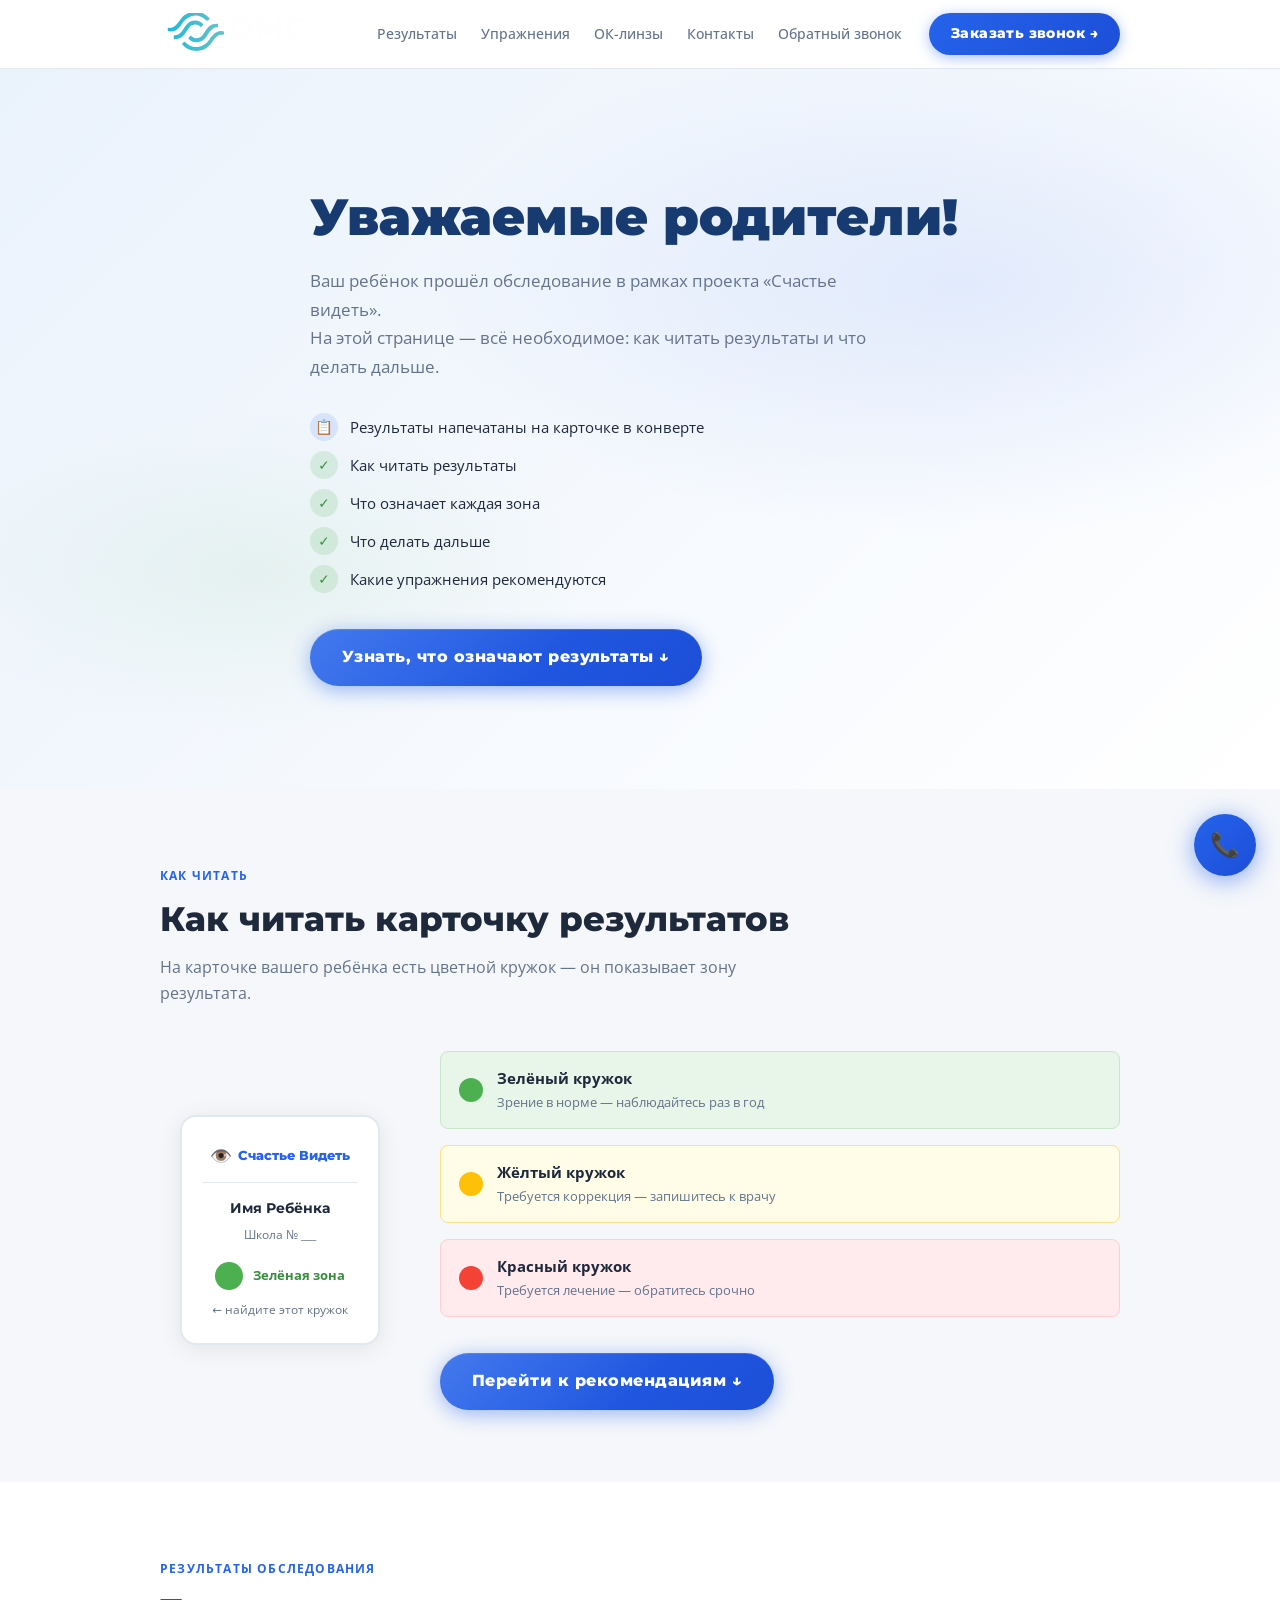
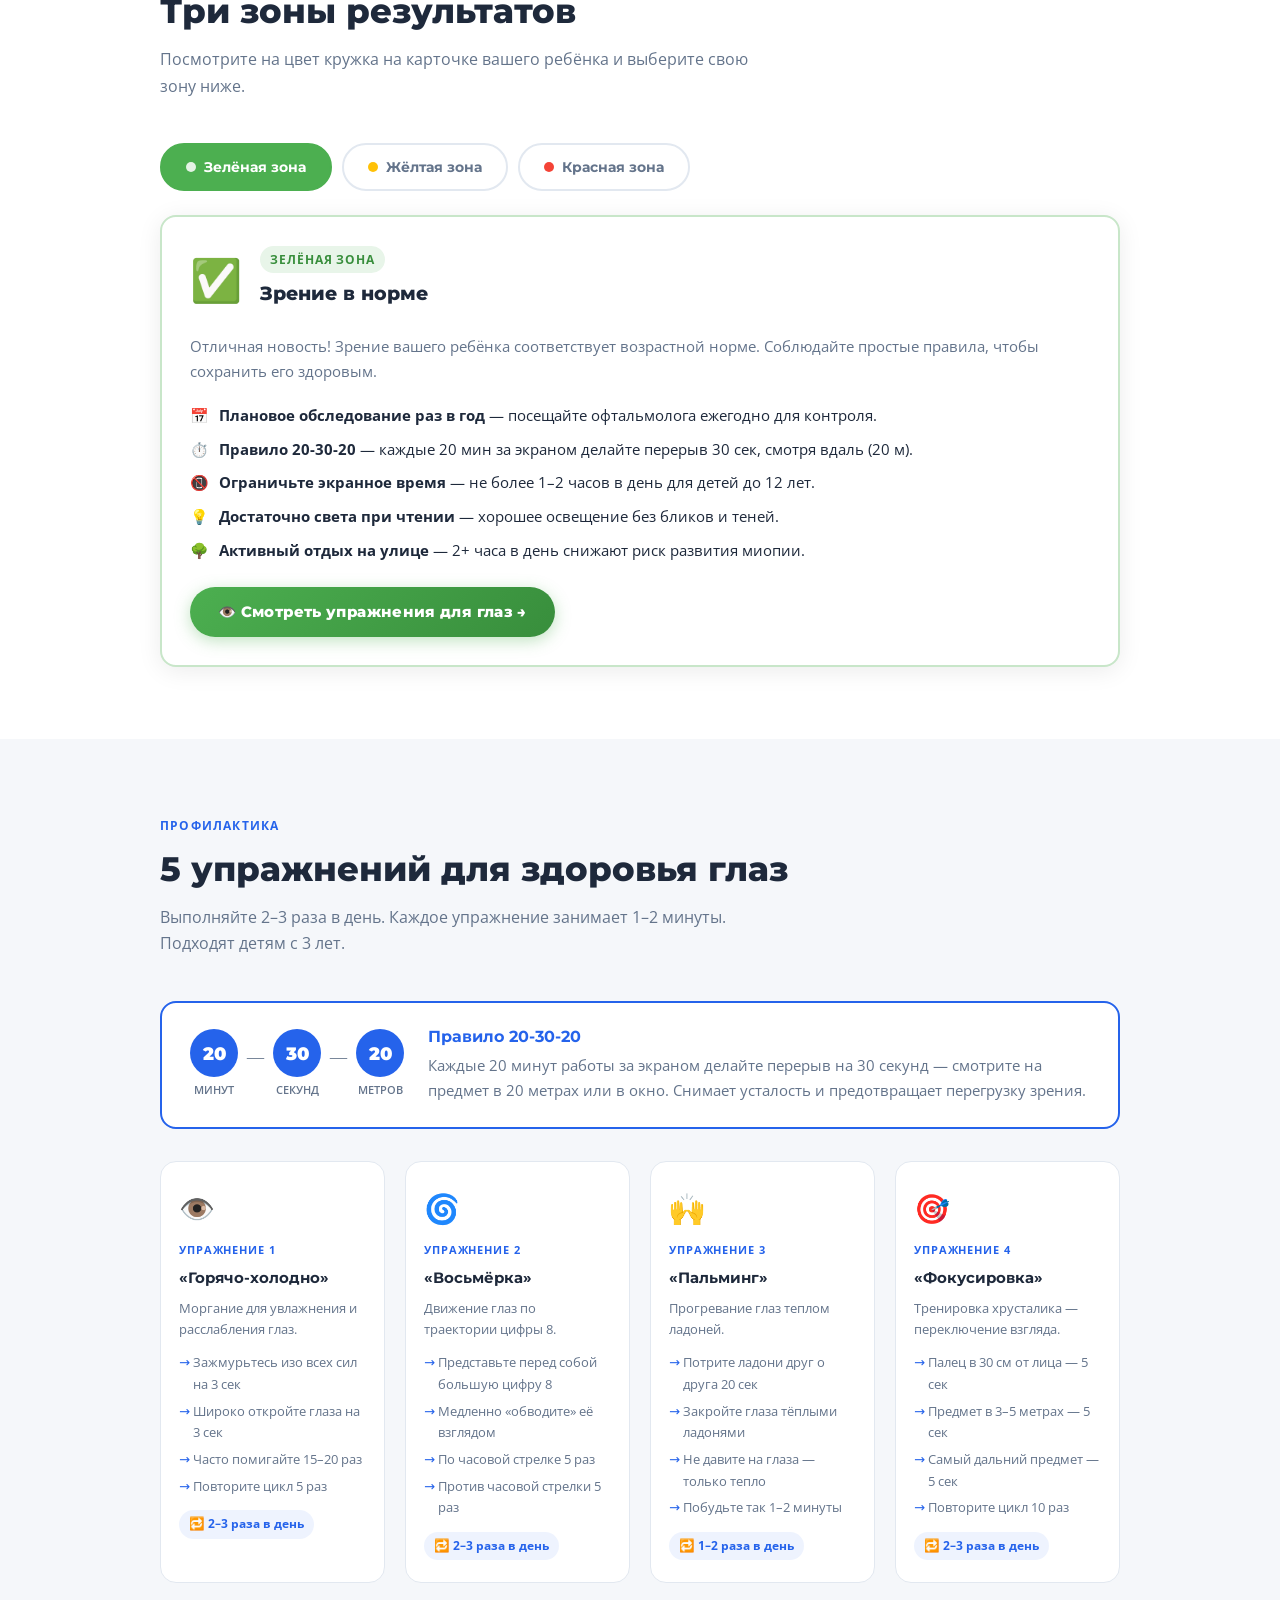
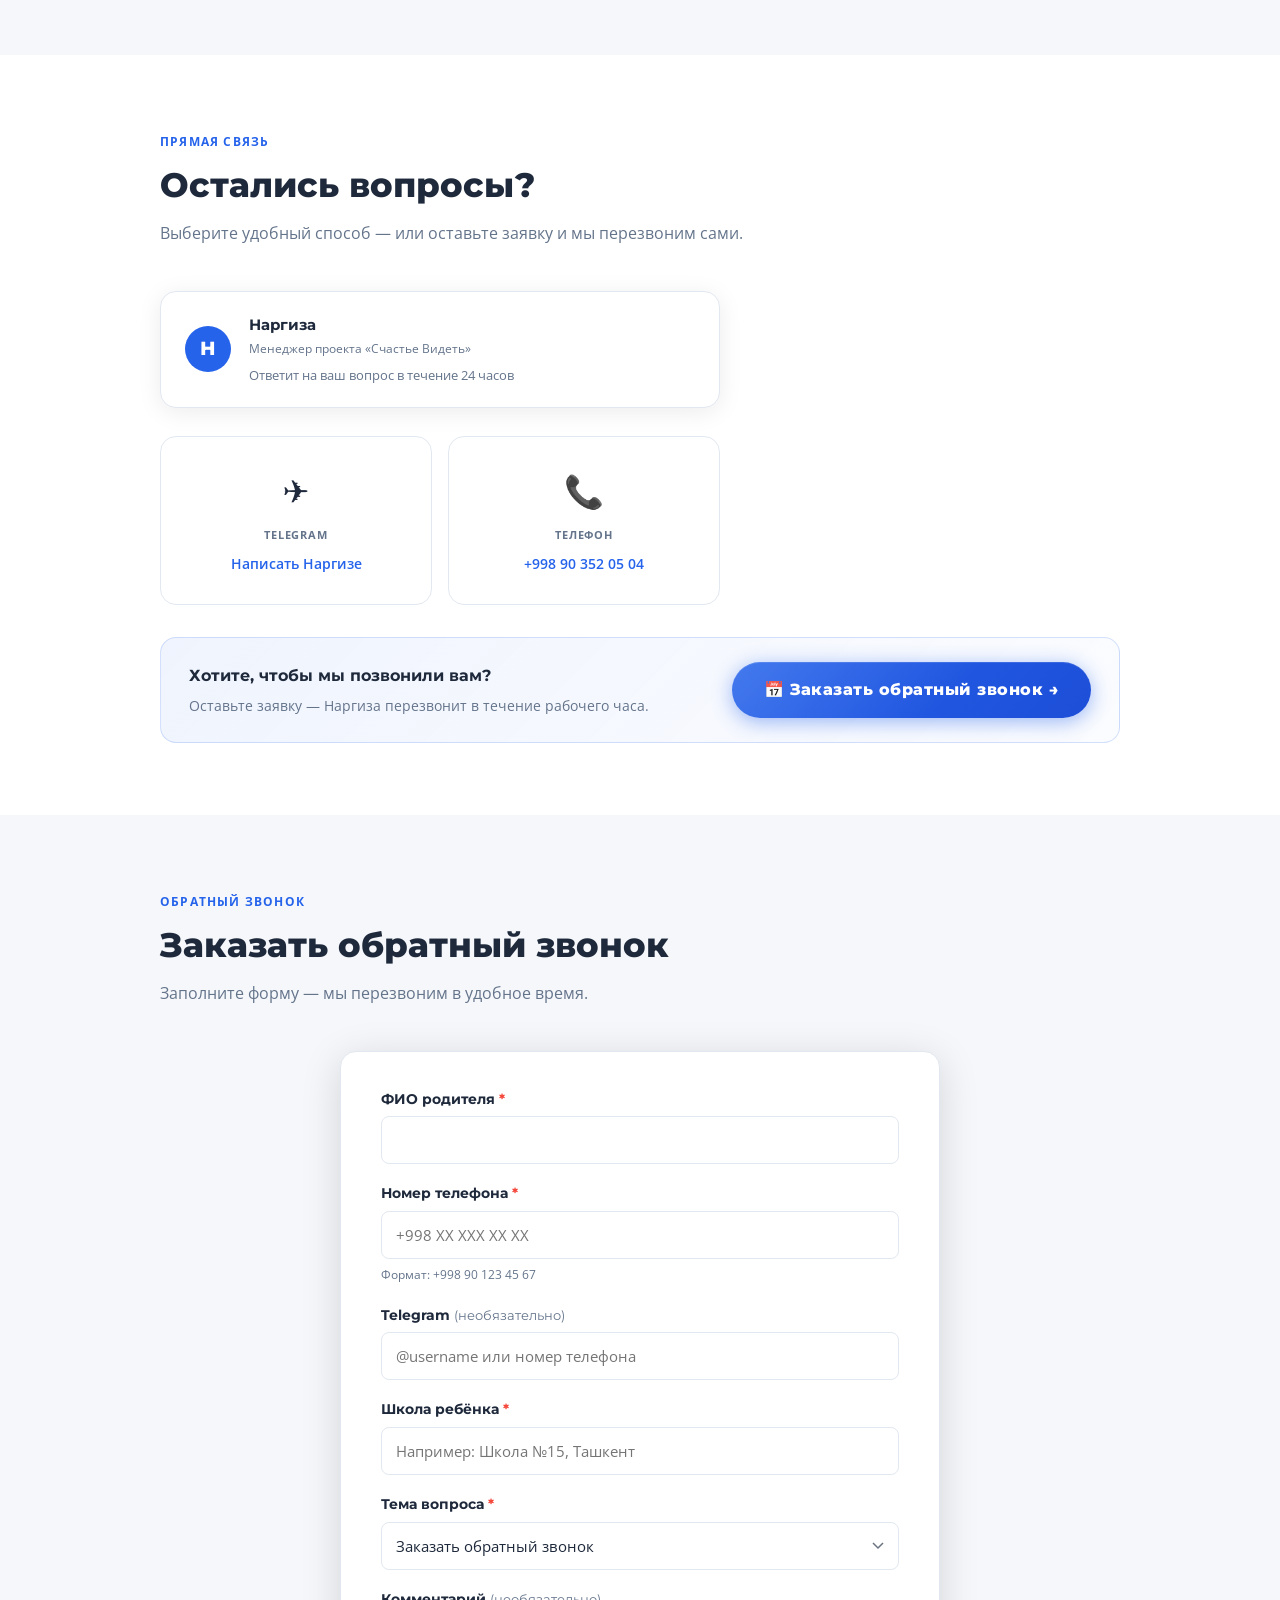
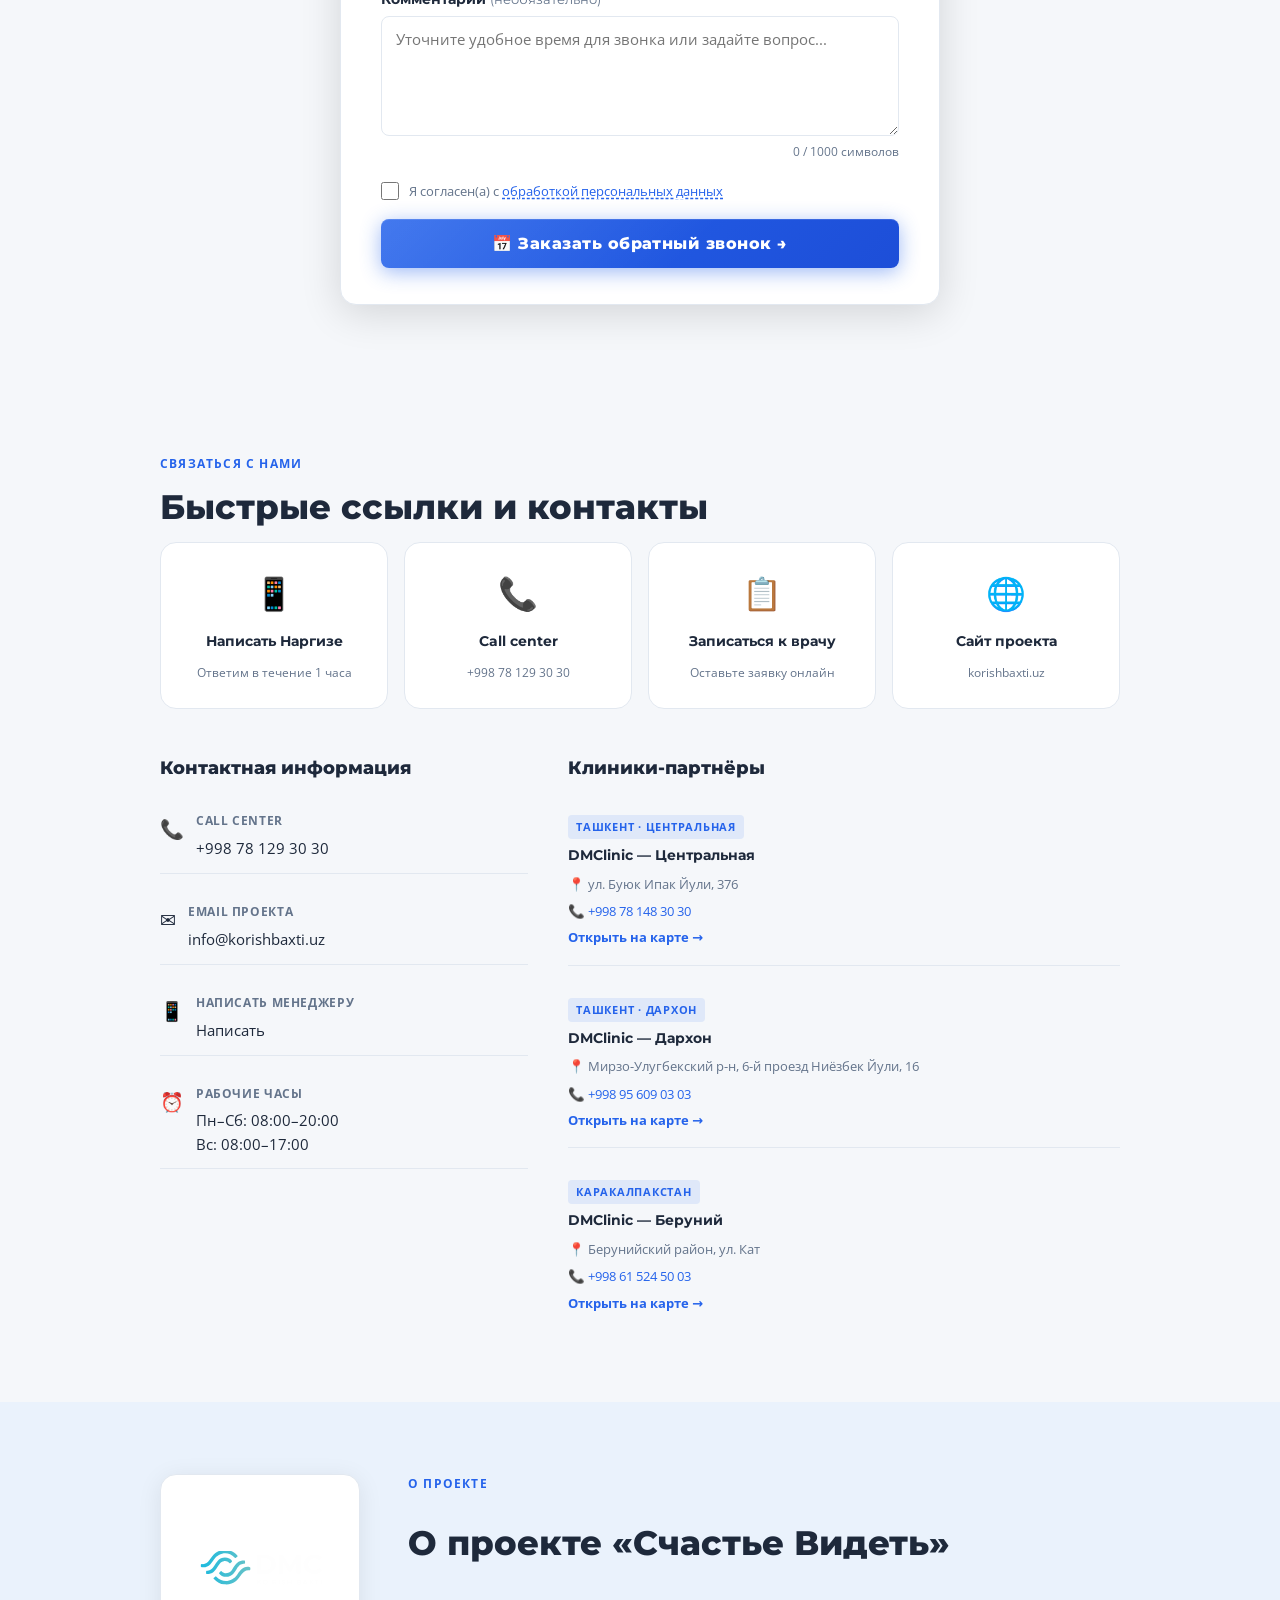
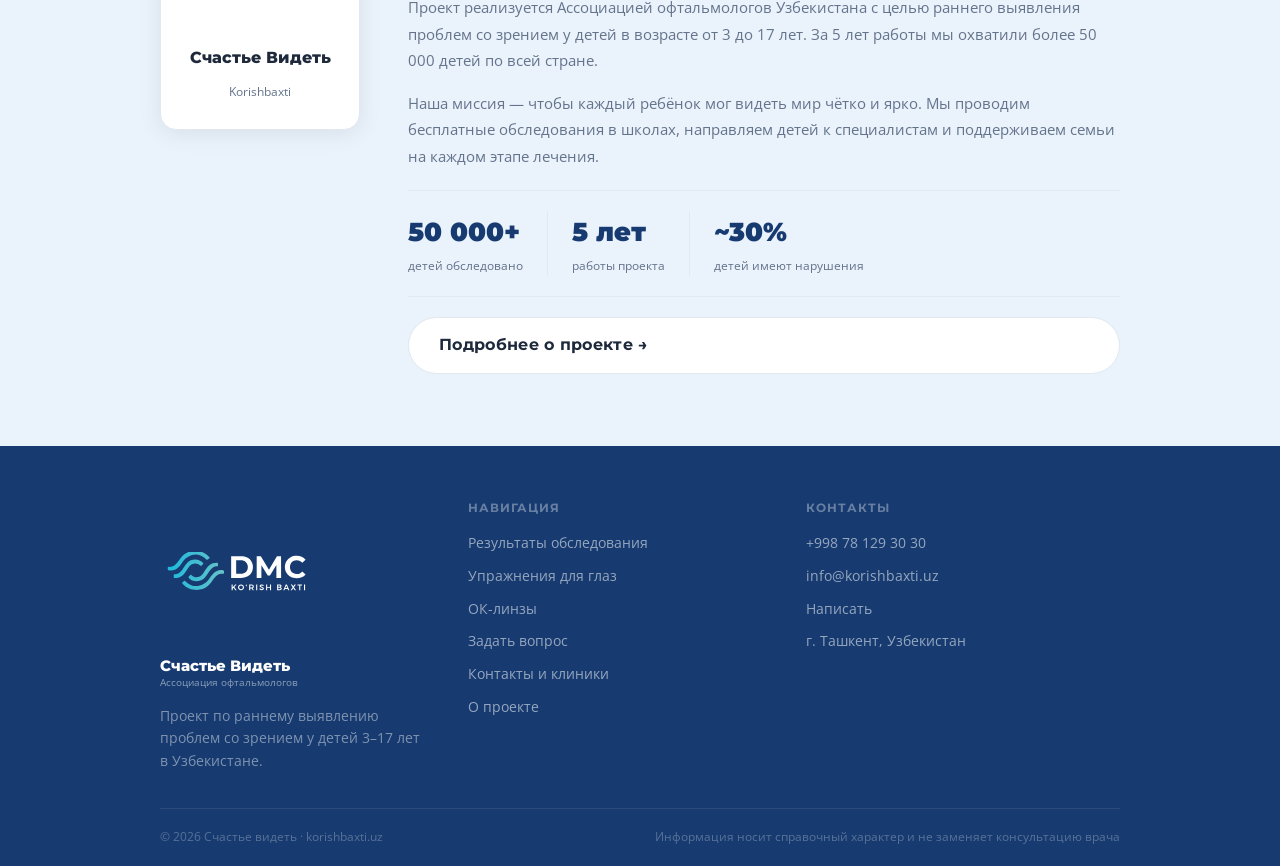
==== index.html @ ab5745f9 "initial" ====
﻿<!DOCTYPE html>
<html lang="ru">
<head>
  <meta charset="UTF-8" />
  <meta name="viewport" content="width=device-width, initial-scale=1.0" />
  <title>Результаты обследования зрения — Проект «Счастье видеть»</title>
  <meta name="description" content="Узнайте результаты обследования зрения вашего ребёнка и получите рекомендации офтальмолога" />
  <meta name="theme-color" content="#FFFFFF" />
  <meta property="og:title" content="Результаты обследования зрения — Проект «Счастье видеть»" />
  <meta property="og:description" content="Узнайте результаты обследования зрения вашего ребёнка и получите рекомендации офтальмолога" />
  <meta property="og:type" content="website" />
  <!-- GA4: замените G-XXXXXXXXXX на ваш реальный Measurement ID -->
  <script async src="https://www.googletagmanager.com/gtag/js?id=G-XXXXXXXXXX"></script>
  <script>
    window.dataLayer = window.dataLayer || [];
    function gtag(){dataLayer.push(arguments);}
    gtag('js', new Date());
    gtag('config', 'G-XXXXXXXXXX');
  </script>
  <link rel="preconnect" href="https://fonts.googleapis.com" />
  <link rel="preconnect" href="https://fonts.gstatic.com" crossorigin />
  <link href="https://fonts.googleapis.com/css2?family=Montserrat:wght@400;500;600;700;800;900&family=Open+Sans:wght@400;500;600&display=swap" rel="stylesheet" />
  <link rel="stylesheet" href="styles.css" />
</head>
<body>

<!-- HEADER -->
<header class="site-header" id="siteHeader">
  <div class="header-inner">
    <a href="#top" class="logo">
      <div class="logo-mark">
        <img src="images/logo-no-bg.svg" alt="Счастье Видеть" />
      </div>
    </a>
    <nav class="header-nav">
      <a href="#zones">Результаты</a>
      <a href="#exercises">Упражнения</a>
      <a href="ok-linzy.html">ОК-линзы</a>
      <a href="#contact-info">Контакты</a>
      <a href="#contact">Обратный звонок</a>
    </nav>
    <a href="#contact" class="btn btn-header desktop-only" data-ga="header_cta">Заказать звонок →</a>
    <button class="burger" id="burger" aria-label="Меню" onclick="toggleMobileNav()">
      <span></span><span></span><span></span>
    </button>
  </div>
  <div class="mobile-nav" id="mobileNav">
    <a href="#zones" onclick="closeMobileNav()">Результаты</a>
    <a href="#exercises" onclick="closeMobileNav()">Упражнения</a>
    <a href="ok-linzy.html" onclick="closeMobileNav()">ОК-линзы</a>
    <a href="#contact-info" onclick="closeMobileNav()">Контакты</a>
    <a href="#contacts" onclick="closeMobileNav()">Клиники</a>
    <a href="#contact" class="btn btn-header" onclick="closeMobileNav()">📅 Заказать обратный звонок</a>
  </div>
</header>

<!-- HERO -->
<section class="hero" id="top">
  <div class="hero-bg-glow"></div>
  <div class="hero-inner">
    <h1 class="hero-title">
      Уважаемые родители!
    </h1>
    <p class="hero-desc">
      Ваш ребёнок прошёл обследование в рамках проекта «Счастье видеть».<br>
      На этой странице — всё необходимое: как читать результаты и что делать дальше.
    </p>
    <div class="hero-checklist">
      <div class="hcl-item">
        <span class="hcl-icon hcl-icon--card">📋</span>
        <span>Результаты напечатаны на карточке в конверте</span>
      </div>
      <div class="hcl-item">
        <span class="hcl-icon hcl-icon--check">✓</span>
        <span>Как читать результаты</span>
      </div>
      <div class="hcl-item">
        <span class="hcl-icon hcl-icon--check">✓</span>
        <span>Что означает каждая зона</span>
      </div>
      <div class="hcl-item">
        <span class="hcl-icon hcl-icon--check">✓</span>
        <span>Что делать дальше</span>
      </div>
      <div class="hcl-item">
        <span class="hcl-icon hcl-icon--check">✓</span>
        <span>Какие упражнения рекомендуются</span>
      </div>
    </div>
    <div class="hero-actions">
      <a href="#zones" class="btn btn-accent" data-ga="hero_cta">Узнать, что означают результаты ↓</a>
    </div>
  </div>
</section>

<!-- КАК ЧИТАТЬ КАРТОЧКУ -->
<section class="section section--light" id="how-to-read">
  <div class="container">
    <div class="section-label">Как читать</div>
    <h2 class="section-heading">Как читать карточку результатов</h2>
    <p class="section-sub">На карточке вашего ребёнка есть цветной кружок — он показывает зону результата.</p>
    <div class="card-guide">
      <div class="card-mock-wrap">
        <div class="card-mock">
          <div class="cm-top">
            <span class="cm-logo-ico">👁️</span>
            <span class="cm-logo-txt">Счастье Видеть</span>
          </div>
          <div class="cm-divider"></div>
          <div class="cm-child-name">Имя Ребёнка</div>
          <div class="cm-school">Школа № ___</div>
          <div class="cm-result-row">
            <div class="cm-dot-demo"></div>
            <span class="cm-zone-text">Зелёная зона</span>
          </div>
          <div class="cm-hint-arrow">← найдите этот кружок</div>
        </div>
      </div>
      <div class="card-zones-legend">
        <div class="czl-item czl-green">
          <div class="czl-dot"></div>
          <div class="czl-info">
            <strong>Зелёный кружок</strong>
            <span>Зрение в норме — наблюдайтесь раз в год</span>
          </div>
        </div>
        <div class="czl-item czl-yellow">
          <div class="czl-dot"></div>
          <div class="czl-info">
            <strong>Жёлтый кружок</strong>
            <span>Требуется коррекция — запишитесь к врачу</span>
          </div>
        </div>
        <div class="czl-item czl-red">
          <div class="czl-dot"></div>
          <div class="czl-info">
            <strong>Красный кружок</strong>
            <span>Требуется лечение — обратитесь срочно</span>
          </div>
        </div>
        <div style="margin-top:20px;">
          <a href="#zones" class="btn btn-accent" data-ga="how_read_cta">Перейти к рекомендациям ↓</a>
        </div>
      </div>
    </div>
  </div>
</section>

<!-- ТРИ ЗОНЫ -->
<section class="section" id="zones">
  <div class="container">
    <div class="section-label">Результаты обследования</div>
    <h2 class="section-heading">Три зоны результатов</h2>
    <p class="section-sub">Посмотрите на цвет кружка на карточке вашего ребёнка и выберите свою зону ниже.</p>

    <div class="zones-tabs" role="tablist">
      <button class="zone-tab zone-tab--green active" id="tab-green" role="tab" aria-selected="true" aria-controls="panel-green" onclick="switchZone('green')">
        <span class="zone-tab-dot dot-green"></span> Зелёная зона
      </button>
      <button class="zone-tab zone-tab--yellow" id="tab-yellow" role="tab" aria-selected="false" aria-controls="panel-yellow" onclick="switchZone('yellow')">
        <span class="zone-tab-dot dot-yellow"></span> Жёлтая зона
      </button>
      <button class="zone-tab zone-tab--red" id="tab-red" role="tab" aria-selected="false" aria-controls="panel-red" onclick="switchZone('red')">
        <span class="zone-tab-dot dot-red"></span> Красная зона
      </button>
    </div>

    <div class="zone-panel active" id="panel-green" role="tabpanel" aria-labelledby="tab-green">
      <div class="zone-card zone-card--green">
        <div class="zone-card-hdr">
          <div class="zone-emoji">✅</div>
          <div>
            <div class="zone-tag-label">Зелёная зона</div>
            <h3 class="zone-card-title">Зрение в норме</h3>
          </div>
        </div>
        <div class="zone-card-body">
          <p class="zone-card-desc">Отличная новость! Зрение вашего ребёнка соответствует возрастной норме. Соблюдайте простые правила, чтобы сохранить его здоровым.</p>
          <ul class="zone-list">
            <li><span>📅</span><span><strong>Плановое обследование раз в год</strong> — посещайте офтальмолога ежегодно для контроля.</span></li>
            <li><span>⏱️</span><span><strong>Правило 20-30-20</strong> — каждые 20 мин за экраном делайте перерыв 30 сек, смотря вдаль (20 м).</span></li>
            <li><span>📵</span><span><strong>Ограничьте экранное время</strong> — не более 1–2 часов в день для детей до 12 лет.</span></li>
            <li><span>💡</span><span><strong>Достаточно света при чтении</strong> — хорошее освещение без бликов и теней.</span></li>
            <li><span>🌳</span><span><strong>Активный отдых на улице</strong> — 2+ часа в день снижают риск развития миопии.</span></li>
          </ul>
          <a href="#exercises" class="btn btn-zone-green" data-ga="green_exercises">👁️ Смотреть упражнения для глаз →</a>
        </div>
      </div>
    </div>

    <div class="zone-panel" id="panel-yellow" role="tabpanel" aria-labelledby="tab-yellow">
      <div class="zone-card zone-card--yellow">
        <div class="zone-card-hdr">
          <div class="zone-emoji">⚠️</div>
          <div>
            <div class="zone-tag-label">Жёлтая зона</div>
            <h3 class="zone-card-title">Требуется коррекция</h3>
          </div>
        </div>
        <div class="zone-card-body">
          <div class="zone-alert zone-alert--yellow">⚡ СРОЧНО: Запишитесь к офтальмологу в течение 2–4 недель</div>
          <p class="zone-card-desc">Выявлены признаки нарушения зрения, которые требуют коррекции. При своевременном обращении это хорошо поддаётся лечению.</p>
          <ul class="zone-list">
            <li><span>🗓️</span><span><strong>Запишитесь на полное обследование</strong> — офтальмолог проверит остроту зрения и подберёт коррекцию.</span></li>
            <li><span>👓</span><span><strong>Подбор очков или линз</strong> — правильная коррекция улучшает качество жизни ребёнка.</span></li>
            <li><span>🔄</span><span><strong>Контроль каждые 6 месяцев</strong> — детское зрение меняется быстро, нужен регулярный контроль.</span></li>
            <li><span>📋</span><span><strong>Уточните льготные программы</strong> — спросите нас о программах поддержки для детей.</span></li>
          </ul>
          <div class="zone-btns">
            <a href="#contacts" class="btn btn-zone-red" data-ga="yellow_appointment">🗓️ Записаться к врачу →</a>
            <a href="#exercises" class="btn btn-zone-outline" data-ga="yellow_exercises">👁️ Упражнения</a>
          </div>
        </div>
      </div>
    </div>

    <div class="zone-panel" id="panel-red" role="tabpanel" aria-labelledby="tab-red">
      <div class="zone-card zone-card--red">
        <div class="zone-card-hdr">
          <div class="zone-emoji">🚨</div>
          <div>
            <div class="zone-tag-label">Красная зона</div>
            <h3 class="zone-card-title">Требуется лечение</h3>
          </div>
        </div>
        <div class="zone-card-body">
          <div class="zone-alert zone-alert--red">🚨 СРОЧНО: Обратитесь к офтальмологу в течение 3–7 дней</div>
          <p class="zone-card-desc">Результаты указывают на серьёзное нарушение зрения, требующее немедленного внимания. Ранняя помощь значительно улучшает прогноз.</p>
          <ul class="zone-list">
            <li><span>🏥</span><span><strong>Экстренная консультация</strong> — не позднее 3–7 дней с момента получения результатов.</span></li>
            <li><span>🔬</span><span><strong>Расширенная диагностика</strong> — биомикроскопия, офтальмоскопия, измерение ВГД.</span></li>
            <li><span>💊</span><span><strong>Программы лечения</strong> — врач расскажет о доступных терапевтических и аппаратных методах.</span></li>
            <li><span>📞</span><span><strong>Экстренная линия проекта</strong> — звоните прямо сейчас, поможем записаться срочно.</span></li>
          </ul>
          <div class="zone-btns">
            <a href="tel:+998781293030" class="btn btn-zone-red" data-ga="red_call">🚨 Позвонить сейчас →</a>
            <a href="#contact" class="btn btn-zone-outline" data-ga="red_form">📋 Записаться онлайн</a>
          </div>
        </div>
      </div>
    </div>
  </div>
</section>

<!-- УПРАЖНЕНИЯ -->
<section class="section section--light" id="exercises">
  <div class="container">
    <div class="section-label">Профилактика</div>
    <h2 class="section-heading">5 упражнений для здоровья глаз</h2>
    <p class="section-sub">Выполняйте 2–3 раза в день. Каждое упражнение занимает 1–2 минуты. Подходят детям с 3 лет.</p>

    <div class="rule-card">
      <div class="rule-nums">
        <div class="rule-num-item">
          <div class="rni-num">20</div>
          <div class="rni-lbl">минут</div>
        </div>
        <div class="rule-sep">—</div>
        <div class="rule-num-item">
          <div class="rni-num">30</div>
          <div class="rni-lbl">секунд</div>
        </div>
        <div class="rule-sep">—</div>
        <div class="rule-num-item">
          <div class="rni-num">20</div>
          <div class="rni-lbl">метров</div>
        </div>
      </div>
      <div class="rule-body">
        <h3 class="rule-title">Правило 20-30-20</h3>
        <p>Каждые 20 минут работы за экраном делайте перерыв на 30 секунд — смотрите на предмет в 20 метрах или в окно. Снимает усталость и предотвращает перегрузку зрения.</p>
      </div>
    </div>

    <div class="exercises-grid">
      <div class="ex-card">
        <div class="ex-icon">👁️</div>
        <div class="ex-num">Упражнение 1</div>
        <div class="ex-name">«Горячо-холодно»</div>
        <p class="ex-desc">Моргание для увлажнения и расслабления глаз.</p>
        <ol class="ex-steps">
          <li>Зажмурьтесь изо всех сил на 3 сек</li>
          <li>Широко откройте глаза на 3 сек</li>
          <li>Часто помигайте 15–20 раз</li>
          <li>Повторите цикл 5 раз</li>
        </ol>
        <div class="ex-freq">🔁 2–3 раза в день</div>
      </div>
      <div class="ex-card">
        <div class="ex-icon">🌀</div>
        <div class="ex-num">Упражнение 2</div>
        <div class="ex-name">«Восьмёрка»</div>
        <p class="ex-desc">Движение глаз по траектории цифры 8.</p>
        <ol class="ex-steps">
          <li>Представьте перед собой большую цифру 8</li>
          <li>Медленно «обводите» её взглядом</li>
          <li>По часовой стрелке 5 раз</li>
          <li>Против часовой стрелки 5 раз</li>
        </ol>
        <div class="ex-freq">🔁 2–3 раза в день</div>
      </div>
      <div class="ex-card">
        <div class="ex-icon">🙌</div>
        <div class="ex-num">Упражнение 3</div>
        <div class="ex-name">«Пальминг»</div>
        <p class="ex-desc">Прогревание глаз теплом ладоней.</p>
        <ol class="ex-steps">
          <li>Потрите ладони друг о друга 20 сек</li>
          <li>Закройте глаза тёплыми ладонями</li>
          <li>Не давите на глаза — только тепло</li>
          <li>Побудьте так 1–2 минуты</li>
        </ol>
        <div class="ex-freq">🔁 1–2 раза в день</div>
      </div>
      <div class="ex-card">
        <div class="ex-icon">🎯</div>
        <div class="ex-num">Упражнение 4</div>
        <div class="ex-name">«Фокусировка»</div>
        <p class="ex-desc">Тренировка хрусталика — переключение взгляда.</p>
        <ol class="ex-steps">
          <li>Палец в 30 см от лица — 5 сек</li>
          <li>Предмет в 3–5 метрах — 5 сек</li>
          <li>Самый дальний предмет — 5 сек</li>
          <li>Повторите цикл 10 раз</li>
        </ol>
        <div class="ex-freq">🔁 2–3 раза в день</div>
      </div>
    </div>
  </div>
</section>

<!-- ПРЯМАЯ СВЯЗЬ -->
<section class="section" id="contact-info">
  <div class="container">
    <div class="section-label">Прямая связь</div>
    <h2 class="section-heading">Остались вопросы?</h2>
    <p class="section-sub">Выберите удобный способ — или оставьте заявку и мы перезвоним сами.</p>

    <div class="contact-person-banner">
      <div class="cp-avatar">Н</div>
      <div class="cpb-body">
        <div class="cp-name">Наргиза</div>
        <div class="cp-role">Менеджер проекта «Счастье Видеть»</div>
        <div class="cpb-response">Ответит на ваш вопрос в течение 24 часов</div>
      </div>
    </div>

    <div class="contact-methods">
      <a href="https://t.me/dmcNargiza" target="_blank" rel="noopener" class="contact-method-card" data-ga="info_telegram">
        <div class="cmc-icon">✈️</div>
        <div class="cmc-label">Telegram</div>
        <div class="cmc-val">Написать Наргизе</div>
      </a>
<a href="tel:+998903520504" class="contact-method-card" data-ga="info_phone">
        <div class="cmc-icon">📞</div>
        <div class="cmc-label">Телефон</div>
        <div class="cmc-val">+998 90 352 05 04</div>
      </a>
    </div>

    <div class="contact-form-cta-wrap">
      <div class="cfcw-text">
        <strong>Хотите, чтобы мы позвонили вам?</strong>
        <span>Оставьте заявку — Наргиза перезвонит в течение рабочего часа.</span>
      </div>
      <a href="#contact" class="btn btn-accent" data-ga="info_to_form">📅 Заказать обратный звонок →</a>
    </div>
  </div>
</section>

<!-- ФОРМА ОБРАТНОГО ЗВОНКА -->
<section class="section section--light" id="contact">
  <div class="container">
    <div class="section-label">Обратный звонок</div>
    <h2 class="section-heading">Заказать обратный звонок</h2>
    <p class="section-sub">Заполните форму — мы перезвоним в удобное время.</p>

    <div class="callback-form-wrap">
      <div id="form-content">
        <form id="callbackForm" onsubmit="submitFeedbackForm(event)" novalidate>

          <div class="form-row">
            <label class="form-label" for="fullname">ФИО родителя <span class="req">*</span></label>
            <input class="form-input" type="text" id="fullname" name="fullname" required autocomplete="name" />
          </div>
          <div class="form-row">
            <label class="form-label" for="phone">Номер телефона <span class="req">*</span></label>
            <input class="form-input" type="tel" id="phone" name="phone" placeholder="+998 XX XXX XX XX" required autocomplete="tel" oninput="formatPhoneInput(this)" />
            <span class="form-hint">Формат: +998 90 123 45 67</span>
          </div>
          <div class="form-row">
            <label class="form-label" for="telegram">Telegram <span class="opt">(необязательно)</span></label>
            <input class="form-input" type="text" id="telegram" name="telegram" placeholder="@username или номер телефона" autocomplete="off" />
          </div>
          <div class="form-row">
            <label class="form-label" for="school">Школа ребёнка <span class="req">*</span></label>
            <input class="form-input" type="text" id="school" name="school" placeholder="Например: Школа №15, Ташкент" required />
          </div>
          <div class="form-row">
            <label class="form-label" for="topic">Тема вопроса <span class="req">*</span></label>
            <select class="form-input form-select" id="topic" name="topic" required>
              <option value="callback" selected>Заказать обратный звонок</option>
              <option value="results">Результаты ребёнка</option>
              <option value="glasses">Как правильно подобрать очки</option>
              <option value="appointment">Запись к врачу</option>
              <option value="support">Программы поддержки</option>
              <option value="other">Другое</option>
            </select>
          </div>
          <div class="form-row">
            <label class="form-label" for="message">Комментарий <span class="opt">(необязательно)</span></label>
            <textarea class="form-input form-textarea" id="message" name="message" placeholder="Уточните удобное время для звонка или задайте вопрос..." maxlength="1000" oninput="updateCharCount(this)"></textarea>
            <span class="form-counter"><span id="charCount">0</span> / 1000 символов</span>
          </div>
          <div class="form-row form-consent-row">
            <label class="consent-label">
              <input type="checkbox" id="consent" name="consent" required />
              <span>Я согласен(а) с <button type="button" class="consent-link" onclick="openPrivacyModal()">обработкой персональных данных</button></span>
            </label>
          </div>
          <button type="submit" class="btn btn-accent btn-block" data-ga="form_submit">📅 Заказать обратный звонок →</button>
        </form>
      </div>
      <div class="form-success" id="formSuccess">
        <div class="fs-icon">✅</div>
        <h3>Заявка принята!</h3>
        <p>Наргиза перезвонит вам в течение рабочего часа.</p>
        <div class="fs-links">
          <a href="https://t.me/dmcNargiza" target="_blank" rel="noopener" class="cql-btn">✈️ Написать</a>
          <a href="mailto:schastyevidet@gmail.com" class="cql-btn">✉️ Email</a>
        </div>
      </div>
    </div>
  </div>
</section>

<!-- КОНТАКТЫ -->
<section class="section section--light" id="contacts">
  <div class="container">
    <div class="section-label">Связаться с нами</div>
    <h2 class="section-heading">Быстрые ссылки и контакты</h2>

    <div class="quick-links-grid">
      <a href="https://t.me/dmcNargiza" target="_blank" rel="noopener" class="quick-link-card" data-ga="quick_telegram">
        <div class="qlc-icon">📱</div>
        <div class="qlc-title">Написать Наргизе</div>
        <div class="qlc-sub">Ответим в течение 1 часа</div>
      </a>
      <a href="tel:+998781293030" class="quick-link-card" data-ga="quick_call">
        <div class="qlc-icon">📞</div>
        <div class="qlc-title">Call center</div>
        <div class="qlc-sub">+998 78 129 30 30</div>
      </a>
      <a href="#contact" class="quick-link-card" data-ga="quick_form">
        <div class="qlc-icon">📋</div>
        <div class="qlc-title">Записаться к врачу</div>
        <div class="qlc-sub">Оставьте заявку онлайн</div>
      </a>
      <a href="https://korishbaxti.uz" target="_blank" rel="noopener" class="quick-link-card" data-ga="quick_site">
        <div class="qlc-icon">🌐</div>
        <div class="qlc-title">Сайт проекта</div>
        <div class="qlc-sub">korishbaxti.uz</div>
      </a>
    </div>

    <div class="contacts-detail-grid">
      <div class="contacts-col">
        <h3 class="contacts-col-title">Контактная информация</h3>
        <div class="cdi-row">
          <span class="cdi-ico">📞</span>
          <div><div class="cdi-label">Call center</div><a href="tel:+998781293030" class="cdi-val">+998 78 129 30 30</a></div>
        </div>
        <div class="cdi-row">
          <span class="cdi-ico">✉️</span>
          <div><div class="cdi-label">Email проекта</div><a href="mailto:info@korishbaxti.uz" class="cdi-val">info@korishbaxti.uz</a></div>
        </div>
        <div class="cdi-row">
          <span class="cdi-ico">📱</span>
          <div><div class="cdi-label">Написать менеджеру</div><a href="https://t.me/dmcNargiza" target="_blank" rel="noopener" class="cdi-val">Написать</a></div>
        </div>
        <div class="cdi-row">
          <span class="cdi-ico">⏰</span>
          <div><div class="cdi-label">Рабочие часы</div><div class="cdi-val">Пн–Сб: 08:00–20:00<br>Вс: 08:00–17:00</div></div>
        </div>
      </div>
      <div class="contacts-col">
        <h3 class="contacts-col-title">Клиники-партнёры</h3>
        <div class="clinic-item-sm">
          <div class="cis-badge">ТАШКЕНТ · ЦЕНТРАЛЬНАЯ</div>
          <div class="cis-name">DMClinic — Центральная</div>
          <div class="cis-addr">📍 ул. Буюк Ипак Йули, 376</div>
          <div class="cis-phone">📞 <a href="tel:+998781483030">+998 78 148 30 30</a></div>
          <a href="https://goo.gl/maps/xHVwHSEMKm52" target="_blank" rel="noopener" class="cis-map">Открыть на карте →</a>
        </div>
        <div class="clinic-item-sm">
          <div class="cis-badge">ТАШКЕНТ · ДАРХОН</div>
          <div class="cis-name">DMClinic — Дархон</div>
          <div class="cis-addr">📍 Мирзо-Улугбекский р-н, 6-й проезд Ниёзбек Йули, 16</div>
          <div class="cis-phone">📞 <a href="tel:+998956090303">+998 95 609 03 03</a></div>
          <a href="https://maps.app.goo.gl/v2AAJNmcmGYcmtMq5" target="_blank" rel="noopener" class="cis-map">Открыть на карте →</a>
        </div>
        <div class="clinic-item-sm">
          <div class="cis-badge">КАРАКАЛПАКСТАН</div>
          <div class="cis-name">DMClinic — Беруний</div>
          <div class="cis-addr">📍 Берунийский район, ул. Кат</div>
          <div class="cis-phone">📞 <a href="tel:+998615245003">+998 61 524 50 03</a></div>
          <a href="https://goo.su/9fm3" target="_blank" rel="noopener" class="cis-map">Открыть на карте →</a>
        </div>
      </div>
    </div>
  </div>
</section>

<!-- О ПРОЕКТЕ -->
<section class="section section--dark" id="about">
  <div class="container">
    <div class="about-layout">
      <div class="about-logo-col">
        <div class="about-logo-mark">
          <img src="images/logo-no-bg.svg" alt="Счастье Видеть" loading="lazy" />
        </div>
        <div class="about-logo-name">Счастье Видеть</div>
        <div class="about-logo-sub">Korishbaxti</div>
      </div>
      <div class="about-content-col">
        <div class="section-label">О проекте</div>
        <h2 class="section-heading">О проекте «Счастье Видеть»</h2>
        <p class="about-text">Проект реализуется Ассоциацией офтальмологов Узбекистана с целью раннего выявления проблем со зрением у детей в возрасте от 3 до 17 лет. За 5 лет работы мы охватили более 50 000 детей по всей стране.</p>
        <p class="about-text">Наша миссия — чтобы каждый ребёнок мог видеть мир чётко и ярко. Мы проводим бесплатные обследования в школах, направляем детей к специалистам и поддерживаем семьи на каждом этапе лечения.</p>
        <div class="about-stats">
          <div class="about-stat-item">
            <div class="asi-num">50 000+</div>
            <div class="asi-lbl">детей обследовано</div>
          </div>
          <div class="about-stat-div"></div>
          <div class="about-stat-item">
            <div class="asi-num">5 лет</div>
            <div class="asi-lbl">работы проекта</div>
          </div>
          <div class="about-stat-div"></div>
          <div class="about-stat-item">
            <div class="asi-num">~30%</div>
            <div class="asi-lbl">детей имеют нарушения</div>
          </div>
        </div>
        <a href="https://korishbaxti.uz" target="_blank" rel="noopener" class="btn btn-ghost" data-ga="about_more">Подробнее о проекте →</a>
      </div>
    </div>
  </div>
</section>

<!-- FOOTER -->
<footer class="site-footer">
  <div class="container">
    <div class="footer-inner">
      <div class="footer-brand">
        <div class="footer-logo">
          <div class="logo-mark footer-logo-mark">
            <img src="images/logo-no-bg.svg" alt="Счастье Видеть" loading="lazy" />
          </div>
          <div>
            <div class="logo-name">Счастье Видеть</div>
            <div class="logo-tagline">Ассоциация офтальмологов</div>
          </div>
        </div>
        <p class="footer-about">Проект по раннему выявлению проблем со зрением у детей 3–17 лет в Узбекистане.</p>
      </div>
      <div class="footer-links">
        <div class="footer-col">
          <div class="fc-title">Навигация</div>
          <a href="#zones">Результаты обследования</a>
          <a href="#exercises">Упражнения для глаз</a>
          <a href="ok-linzy.html">ОК-линзы</a>
          <a href="#contact">Задать вопрос</a>
          <a href="#contacts">Контакты и клиники</a>
          <a href="#about">О проекте</a>
        </div>
        <div class="footer-col">
          <div class="fc-title">Контакты</div>
          <a href="tel:+998781293030">+998 78 129 30 30</a>
          <a href="mailto:info@korishbaxti.uz">info@korishbaxti.uz</a>
          <a href="https://t.me/dmcNargiza" target="_blank" rel="noopener">Написать</a>
          <span>г. Ташкент, Узбекистан</span>
        </div>
      </div>
    </div>
    <div class="footer-bottom">
      <span>© 2026 Счастье видеть · korishbaxti.uz</span>
      <span>Информация носит справочный характер и не заменяет консультацию врача</span>
    </div>
  </div>
</footer>

<!-- PRIVACY MODAL -->
<div class="modal-overlay" id="privacyModal" role="dialog" aria-modal="true"
     aria-labelledby="privacyModalTitle" onclick="closePrivacyModal(event)">
  <div class="modal-box">
    <div class="modal-hdr">
      <h3 id="privacyModalTitle">Политика конфиденциальности</h3>
      <button class="modal-close" onclick="closePrivacyModal()" aria-label="Закрыть">×</button>
    </div>
    <div class="modal-body">
      <p><strong>Мы уважаем вашу конфиденциальность.</strong> Данные, которые вы указываете в форме (ФИО и номер телефона), используются исключительно для обратной связи с вами в рамках проекта «Счастье Видеть».</p>
      <p><strong>Ваши данные не передаются третьим лицам.</strong> Мы не продаём, не передаём и не раскрываем вашу личную информацию никаким сторонним организациям или лицам — ни в коммерческих, ни в каких-либо иных целях.</p>
    </div>
    <div class="modal-footer">
      <button class="btn btn-accent" onclick="closePrivacyModal()">Понятно →</button>
    </div>
  </div>
</div>

<!-- FAB -->
<div class="fab-backdrop" id="fabBackdrop" onclick="closeFabMenu()"></div>
<div class="fab-wrap" id="fabWrap">
  <div class="fab-menu" id="fabMenu" role="menu" aria-hidden="true">
    <a href="#contact" class="fab-action" role="menuitem" data-ga="fab_callback"
       onclick="prefillCallbackForm(); closeFabMenu();">
      <span class="fa-label">Заказать обратный звонок</span>
      <span class="fa-icon">📅</span>
    </a>
    <a href="https://t.me/dmcNargiza" target="_blank" rel="noopener"
       class="fab-action" role="menuitem" data-ga="fab_telegram" onclick="closeFabMenu()">
      <span class="fa-label">Написать в Telegram</span>
      <span class="fa-icon">✈️</span>
    </a>
    <a href="tel:+998781293030" class="fab-action" role="menuitem" data-ga="fab_call">
      <span class="fa-label">Позвонить</span>
      <span class="fa-icon">📞</span>
    </a>
  </div>
  <button class="fab-btn" id="fabBtn"
          aria-label="Связаться с нами" aria-expanded="false"
          onclick="toggleFabMenu()">
    <span class="fab-icon-phone">📞</span>
    <span class="fab-icon-close" aria-hidden="true">×</span>
  </button>
</div>

<script src="script.js" defer></script>
</body>
</html>
---- styles.css ----
﻿/* ===== RESET & BASE ===== */
*, *::before, *::after { box-sizing: border-box; margin: 0; padding: 0; }

:root {
  --primary:       #173B70;
  --primary-mid:   #24508C;
  --primary-light: #EAF2FC;
  --accent:       #2563EB;
  --accent-light: #3B82F6;
  --accent-hover: #1D4ED8;
  --light:        #F5F7FA;
  --white:        #FFFFFF;
  --text:         #1E293B;
  --muted:        #64748B;
  --border:       #E2E8F0;
  --green:        #4CAF50;
  --green-dark:   #388E3C;
  --green-light:  #E8F5E9;
  --green-mid:    #C8E6C9;
  --yellow:       #FFC107;
  --yellow-dark:  #F57F17;
  --yellow-light: #FFFDE7;
  --yellow-mid:   #FFE082;
  --red:          #F44336;
  --red-dark:     #C62828;
  --red-light:    #FFEBEE;
  --red-mid:      #FFCDD2;
  --radius:       16px;
  --radius-sm:    8px;
  --shadow:       0 4px 24px rgba(0,0,0,.08);
  --shadow-lg:    0 8px 40px rgba(0,0,0,.14);
  --font-heading: 'Montserrat', system-ui, sans-serif;
  --font:         'Open Sans', system-ui, sans-serif;
}

html { scroll-behavior: smooth; }

:focus-visible {
  outline: 2px solid var(--accent);
  outline-offset: 3px;
  border-radius: 4px;
}

section[id], header[id] {
  scroll-margin-top: 76px;
}

body {
  font-family: var(--font);
  color: var(--text);
  background: var(--white);
  line-height: 1.65;
  font-size: 16px;
  -webkit-text-size-adjust: 100%;
  -webkit-tap-highlight-color: transparent;
}

h1,h2,h3,h4 { font-family: var(--font-heading); line-height: 1.25; }
img { max-width: 100%; display: block; }
a  { color: inherit; text-decoration: none; }

.container { max-width: 1000px; margin: 0 auto; padding: 0 20px; }

.section        { padding: 72px 0; }
.section--light { background: var(--light); }
.section--dark  { background: var(--primary-light); color: var(--text); }

.section-label {
  display: inline-block;
  font-size: .75rem;
  font-weight: 700;
  letter-spacing: .1em;
  text-transform: uppercase;
  color: var(--accent);
  margin-bottom: 12px;
}
.section-heading {
  font-size: clamp(1.5rem, 3vw, 2.1rem);
  font-weight: 800;
  margin-bottom: 14px;
  color: var(--text);
}
.section-sub {
  font-size: 1rem;
  color: var(--muted);
  max-width: 600px;
  margin-bottom: 44px;
}

/* ===== BUTTONS ===== */
.btn-accent {
  display: inline-flex;
  align-items: center;
  gap: 10px;
  background: linear-gradient(135deg, #2563EB 0%, #1D4ED8 100%);
  color: var(--white);
  font-family: var(--font-heading);
  font-weight: 800;
  font-size: 1rem;
  letter-spacing: .03em;
  padding: 15px 32px;
  border-radius: 50px;
  border: none;
  cursor: pointer;
  transition: transform .18s, box-shadow .22s, filter .18s;
  box-shadow: 0 4px 20px rgba(37,99,235,.45), 0 1px 0 rgba(255,255,255,.12) inset;
  text-decoration: none;
  position: relative;
  overflow: hidden;
  min-height: 48px;
}
.btn-accent::after {
  content: '';
  position: absolute;
  inset: 0;
  background: linear-gradient(135deg, rgba(255,255,255,.14) 0%, transparent 60%);
  pointer-events: none;
  border-radius: inherit;
}
.btn-accent:hover { transform: translateY(-3px); box-shadow: 0 10px 32px rgba(37,99,235,.55); filter: brightness(1.08); }
.btn-accent:active { transform: translateY(-1px); }
.btn-block { width: 100%; justify-content: center; border-radius: var(--radius-sm); }

.btn-ghost {
  display: inline-flex;
  align-items: center;
  gap: 10px;
  background: var(--white);
  color: var(--text);
  font-family: var(--font-heading);
  font-weight: 700;
  font-size: 1rem;
  letter-spacing: .02em;
  padding: 14px 30px;
  border-radius: 50px;
  border: 1.5px solid var(--border);
  cursor: pointer;
  transition: border-color .2s, background .2s, transform .18s, box-shadow .2s, color .2s;
  text-decoration: none;
  min-height: 48px;
}
.btn-ghost:hover { border-color: var(--accent); background: rgba(37,99,235,.06); color: var(--accent); transform: translateY(-2px); }
.btn-ghost:active { transform: translateY(0); }

.btn-ghost-sm {
  display: inline-flex;
  align-items: center;
  gap: 6px;
  background: var(--white);
  color: var(--text);
  font-family: var(--font-heading);
  font-weight: 700;
  font-size: .88rem;
  letter-spacing: .02em;
  padding: 10px 22px;
  border-radius: 50px;
  border: 1.5px solid var(--border);
  cursor: pointer;
  transition: border-color .2s, background .2s, transform .18s, color .2s;
  text-decoration: none;
  min-height: 44px;
}
.btn-ghost-sm:hover { border-color: var(--accent); background: rgba(37,99,235,.06); color: var(--accent); transform: translateY(-2px); }

.btn-header {
  background: linear-gradient(135deg, #2563EB 0%, #1D4ED8 100%);
  color: var(--white) !important;
  font-family: var(--font-heading) !important;
  font-weight: 800 !important;
  font-size: .88rem !important;
  letter-spacing: .03em !important;
  padding: 9px 22px !important;
  border-radius: 50px !important;
  box-shadow: 0 3px 14px rgba(37,99,235,.4) !important;
  transition: transform .18s, box-shadow .2s, filter .18s !important;
  text-decoration: none;
  min-height: 40px;
  display: inline-flex;
  align-items: center;
}
.btn-header:hover { filter: brightness(1.1) !important; transform: translateY(-2px) !important; box-shadow: 0 6px 20px rgba(37,99,235,.5) !important; }

.btn-zone-green, .btn-zone-red, .btn-zone-outline {
  display: inline-flex;
  align-items: center;
  gap: 9px;
  padding: 13px 28px;
  border-radius: 50px;
  font-family: var(--font-heading);
  font-weight: 800;
  font-size: .92rem;
  letter-spacing: .025em;
  cursor: pointer;
  border: none;
  text-decoration: none;
  transition: transform .18s, box-shadow .2s, filter .18s;
  min-height: 48px;
}
.btn-zone-green {
  background: linear-gradient(135deg, #4CAF50 0%, #388E3C 100%);
  color: var(--white);
  box-shadow: 0 4px 16px rgba(76,175,80,.35);
}
.btn-zone-green:hover { filter: brightness(1.08); transform: translateY(-2px); box-shadow: 0 8px 24px rgba(76,175,80,.45); }
.btn-zone-red {
  background: linear-gradient(135deg, #F44336 0%, #C62828 100%);
  color: var(--white);
  box-shadow: 0 4px 16px rgba(244,67,54,.35);
}
.btn-zone-red:hover { filter: brightness(1.08); transform: translateY(-2px); box-shadow: 0 8px 24px rgba(244,67,54,.45); }
.btn-zone-outline {
  background: transparent;
  color: var(--text);
  border: 2px solid var(--border);
}
.btn-zone-outline:hover { border-color: var(--accent); color: var(--accent); transform: translateY(-2px); box-shadow: 0 4px 14px rgba(37,99,235,.15); }

/* ===== HEADER ===== */
.site-header {
  position: sticky;
  top: 0;
  z-index: 100;
  background: rgba(255,255,255,.92);
  backdrop-filter: blur(14px);
  -webkit-backdrop-filter: blur(14px);
  border-bottom: 1px solid var(--border);
  transition: box-shadow .2s;
}
.site-header.scrolled { box-shadow: 0 2px 20px rgba(15,23,42,.08); }

.header-inner {
  max-width: 1000px;
  margin: 0 auto;
  padding: 0 20px;
  display: flex;
  align-items: center;
  justify-content: space-between;
  height: 68px;
  gap: 16px;
}

.site-header .logo-mark {
  width: 150px;
  height: 150px;
  border-radius: 8px;
}

.site-header .logo {
  margin: 0;
}

.logo { display: flex; align-items: center; gap: 10px; text-decoration: none; }
.logo-mark {
  width: 52px; height: 52px;
  background: transparent;
  border-radius: 12px;
  display: flex; align-items: center; justify-content: center;
  overflow: hidden;
  flex-shrink: 0;
}
.logo-mark img,
.about-logo-mark img {
  width: 100%;
  height: 100%;
  object-fit: contain;
}
.logo-name {
  font-family: var(--font-heading);
  font-size: .95rem;
  font-weight: 800;
  color: var(--white);
  line-height: 1.1;
}
.logo-tagline {
  font-size: .62rem;
  font-weight: 400;
  color: rgba(255,255,255,.5);
  display: block;
}

.header-nav {
  display: flex;
  align-items: center;
  gap: 2px;
  margin-left: auto;
}
.header-nav a {
  color: var(--muted);
  font-size: .86rem;
  font-weight: 500;
  padding: 6px 11px;
  border-radius: 8px;
  transition: color .15s, background .15s;
}
.header-nav a:hover { color: var(--accent); background: rgba(37,99,235,.08); }

.burger {
  display: none;
  flex-direction: column;
  gap: 5px;
  cursor: pointer;
  padding: 8px;
  background: none;
  border: none;
}
.burger span {
  display: block; width: 22px; height: 2px;
  background: var(--text);
  border-radius: 2px;
  transition: .2s;
}

.mobile-nav {
  display: none;
  flex-direction: column;
  gap: 4px;
  padding: 14px 20px 18px;
  background: var(--white);
  border-top: 1px solid var(--border);
}
.mobile-nav.open { display: flex; }
.mobile-nav a {
  color: var(--text);
  font-size: .95rem;
  font-weight: 500;
  padding: 10px 12px;
  border-radius: 8px;
  transition: background .15s;
  min-height: 44px;
  display: flex;
  align-items: center;
}
.mobile-nav a:hover { background: var(--light); color: var(--accent); }

/* ===== HERO ===== */
.hero {
  background: linear-gradient(135deg, var(--primary-light) 0%, #FFFFFF 100%);
  min-height: 80vh;
  display: flex;
  align-items: center;
  position: relative;
  overflow: hidden;
  padding: 72px 0 56px;
}
.hero-bg-glow {
  position: absolute;
  inset: 0;
  pointer-events: none;
  background:
    radial-gradient(ellipse 60% 50% at 75% 30%, rgba(37,99,235,.10) 0%, transparent 70%),
    radial-gradient(ellipse 40% 35% at 20% 70%, rgba(76,175,80,.08) 0%, transparent 65%);
}
.hero-inner {
  position: relative;
  z-index: 1;
  width: 100%;
  max-width: 700px;
  margin: 0 auto;
  padding: 0 20px;
}
.hero-badge {
  display: inline-flex;
  align-items: center;
  gap: 8px;
  background: rgba(37,99,235,.08);
  border: 1px solid rgba(37,99,235,.25);
  color: var(--accent-hover);
  font-size: .8rem;
  font-weight: 600;
  padding: 6px 14px;
  border-radius: 50px;
  margin-bottom: 24px;
}
.pulse-dot {
  width: 8px; height: 8px;
  border-radius: 50%;
  background: #4ADE80;
  animation: pulse 1.8s ease-in-out infinite;
}
@keyframes pulse {
  0%, 100% { transform: scale(1); opacity: 1; }
  50%       { transform: scale(1.4); opacity: .6; }
}
.hero-title {
  font-family: var(--font-heading);
  font-size: clamp(2rem, 5vw, 3.2rem);
  font-weight: 900;
  line-height: 1.15;
  color: var(--primary);
  margin-bottom: 20px;
}
.hero-title em { font-style: italic; color: var(--accent); }
.hero-desc {
  font-size: 1.05rem;
  color: var(--muted);
  line-height: 1.7;
  margin-bottom: 32px;
  max-width: 560px;
}
.hero-checklist {
  display: flex;
  flex-direction: column;
  gap: 10px;
  margin-bottom: 36px;
  max-width: 480px;
}
.hcl-item {
  display: flex;
  align-items: center;
  gap: 12px;
  font-size: .95rem;
  color: var(--text);
}
.hcl-icon {
  width: 28px; height: 28px;
  border-radius: 50%;
  display: flex; align-items: center; justify-content: center;
  font-size: .9rem;
  flex-shrink: 0;
}
.hcl-icon--card { background: rgba(37,99,235,.12); }
.hcl-icon--check { background: rgba(76,175,80,.15); color: var(--green-dark); font-size: .85rem; font-weight: 700; }
.hero-actions { display: flex; flex-wrap: wrap; gap: 12px; }

/* ===== HOW TO READ ===== */
.card-guide {
  display: grid;
  grid-template-columns: 240px 1fr;
  gap: 40px;
  align-items: center;
}
.card-mock-wrap { display: flex; justify-content: center; }
.card-mock {
  background: var(--white);
  border: 2px solid var(--border);
  border-radius: var(--radius);
  padding: 24px 20px;
  min-width: 200px;
  box-shadow: var(--shadow);
  text-align: center;
}
.cm-top {
  display: flex;
  align-items: center;
  justify-content: center;
  gap: 6px;
  margin-bottom: 12px;
}
.cm-logo-ico { font-size: 1.1rem; }
.cm-logo-txt {
  font-family: var(--font-heading);
  font-size: .8rem;
  font-weight: 800;
  color: var(--accent);
}
.cm-divider { height: 1px; background: var(--border); margin-bottom: 14px; }
.cm-child-name {
  font-family: var(--font-heading);
  font-size: .9rem;
  font-weight: 700;
  color: var(--text);
  margin-bottom: 4px;
}
.cm-school { font-size: .78rem; color: var(--muted); margin-bottom: 16px; }
.cm-result-row {
  display: flex;
  align-items: center;
  justify-content: center;
  gap: 10px;
  margin-bottom: 10px;
}
.cm-dot-demo {
  width: 28px; height: 28px;
  border-radius: 50%;
  background: var(--green);
  flex-shrink: 0;
}
.cm-zone-text { font-size: .82rem; font-weight: 700; color: var(--green-dark); }
.cm-hint-arrow { font-size: .72rem; color: var(--muted); margin-top: 8px; }

.card-zones-legend {
  display: flex;
  flex-direction: column;
  gap: 16px;
}
.czl-item {
  display: flex;
  align-items: center;
  gap: 14px;
  padding: 14px 18px;
  border-radius: var(--radius-sm);
  border: 1.5px solid transparent;
}
.czl-green { background: var(--green-light); border-color: var(--green-mid); }
.czl-yellow { background: var(--yellow-light); border-color: var(--yellow-mid); }
.czl-red { background: var(--red-light); border-color: var(--red-mid); }
.czl-dot {
  width: 24px; height: 24px;
  border-radius: 50%;
  flex-shrink: 0;
}
.czl-green .czl-dot { background: var(--green); }
.czl-yellow .czl-dot { background: var(--yellow); }
.czl-red .czl-dot { background: var(--red); }
.czl-info { display: flex; flex-direction: column; gap: 2px; }
.czl-info strong { font-size: .92rem; font-weight: 700; color: var(--text); }
.czl-info span { font-size: .83rem; color: var(--muted); }

/* ===== ZONE TABS ===== */
.zones-tabs {
  display: flex;
  gap: 10px;
  flex-wrap: wrap;
  margin-bottom: 24px;
}
.zone-tab {
  display: inline-flex;
  align-items: center;
  gap: 8px;
  padding: 11px 24px;
  border-radius: 50px;
  border: 2px solid var(--border);
  background: var(--white);
  font-family: var(--font-heading);
  font-weight: 700;
  font-size: .88rem;
  cursor: pointer;
  transition: all .2s;
  color: var(--muted);
  min-height: 48px;
}
.zone-tab:hover { border-color: var(--accent); color: var(--accent); }
.zone-tab--green.active  { border-color: var(--green);     background: var(--green);  color: var(--white); }
.zone-tab--yellow.active { border-color: #d4900a;           background: var(--yellow); color: #3d2000; }
.zone-tab--red.active    { border-color: var(--red);        background: var(--red);    color: var(--white); }
.zone-tab-dot {
  width: 10px; height: 10px;
  border-radius: 50%;
  flex-shrink: 0;
}
.dot-green  { background: var(--green); }
.dot-yellow { background: var(--yellow); }
.dot-red    { background: var(--red); }
.zone-tab--green.active  .zone-tab-dot,
.zone-tab--red.active    .zone-tab-dot { background: rgba(255,255,255,.85); }
.zone-tab--yellow.active .zone-tab-dot { background: rgba(0,0,0,.35); }

.zone-panel { display: none; }

@keyframes panelFade {
  from { opacity: 0; transform: translateY(8px); }
  to   { opacity: 1; transform: translateY(0); }
}

.zone-panel.active { display: block; animation: panelFade .22s ease-out both; }

.zone-card {
  background: var(--white);
  border-radius: var(--radius);
  border: 2px solid var(--border);
  overflow: hidden;
  box-shadow: var(--shadow);
}
.zone-card--green { border-color: var(--green-mid); }
.zone-card--yellow { border-color: var(--yellow-mid); }
.zone-card--red { border-color: var(--red-mid); }

.zone-card-hdr {
  display: flex;
  align-items: flex-start;
  gap: 18px;
  padding: 28px 28px 0;
}
.zone-emoji { font-size: 2.6rem; flex-shrink: 0; }
.zone-tag-label {
  display: inline-block;
  font-size: .72rem;
  font-weight: 700;
  text-transform: uppercase;
  letter-spacing: .08em;
  padding: 4px 10px;
  border-radius: 50px;
  margin-bottom: 8px;
}
.zone-card--green .zone-tag-label  { background: var(--green-light); color: var(--green-dark); }
.zone-card--yellow .zone-tag-label { background: var(--yellow-light); color: var(--yellow-dark); }
.zone-card--red .zone-tag-label    { background: var(--red-light); color: var(--red-dark); }
.zone-card-title {
  font-family: var(--font-heading);
  font-size: 1.2rem;
  font-weight: 800;
}
.zone-card-body { padding: 20px 28px 28px; }
.zone-card-desc { font-size: .95rem; color: var(--muted); line-height: 1.65; margin-bottom: 20px; }

.zone-alert {
  display: flex;
  gap: 10px;
  align-items: flex-start;
  padding: 14px 18px;
  border-radius: var(--radius-sm);
  font-size: .88rem;
  font-weight: 600;
  margin-bottom: 20px;
}
.zone-alert--yellow { background: var(--yellow-light); color: var(--yellow-dark); }
.zone-alert--red    { background: var(--red-light);    color: var(--red-dark); }

.zone-list {
  list-style: none;
  display: flex;
  flex-direction: column;
  gap: 10px;
  margin-bottom: 24px;
}
.zone-list li {
  display: flex;
  align-items: flex-start;
  gap: 10px;
  font-size: .93rem;
  line-height: 1.6;
}
.zone-btns { display: flex; gap: 12px; flex-wrap: wrap; }

/* ===== EXERCISES ===== */
.rule-card {
  background: var(--white);
  border: 2px solid var(--accent);
  border-radius: var(--radius);
  padding: 24px 28px;
  margin-bottom: 32px;
  display: flex;
  gap: 24px;
  align-items: center;
  flex-wrap: wrap;
}
.rule-nums {
  display: flex;
  align-items: center;
  gap: 8px;
  flex-shrink: 0;
}
.rule-num-item {
  display: flex;
  flex-direction: column;
  align-items: center;
  gap: 4px;
}
.rni-num {
  width: 48px; height: 48px;
  background: var(--accent);
  color: var(--white);
  border-radius: 50%;
  display: flex; align-items: center; justify-content: center;
  font-family: var(--font-heading);
  font-weight: 900;
  font-size: 1.1rem;
}
.rni-lbl {
  font-size: .7rem;
  color: var(--muted);
  font-weight: 600;
  text-transform: uppercase;
}
.rule-sep { font-size: 1.2rem; color: var(--muted); font-weight: 300; align-self: flex-start; padding-top: 12px; }
.rule-body { flex: 1; min-width: 200px; }
.rule-title { font-family: var(--font-heading); font-size: 1rem; font-weight: 700; margin-bottom: 6px; color: var(--accent); }
.rule-body p { font-size: .92rem; color: var(--muted); line-height: 1.7; }

.exercises-grid {
  display: grid;
  grid-template-columns: repeat(auto-fill, minmax(200px, 1fr));
  gap: 20px;
}
.ex-card {
  background: var(--white);
  border: 1px solid var(--border);
  border-radius: var(--radius);
  padding: 22px 18px;
  transition: box-shadow .2s, transform .2s;
}
.ex-card:hover { box-shadow: var(--shadow); transform: translateY(-2px); }
.ex-icon { font-size: 1.8rem; margin-bottom: 10px; }
.ex-num {
  font-size: .7rem;
  font-weight: 700;
  text-transform: uppercase;
  letter-spacing: .08em;
  color: var(--accent);
  margin-bottom: 5px;
}
.ex-name {
  font-family: var(--font-heading);
  font-size: .95rem;
  font-weight: 700;
  margin-bottom: 8px;
}
.ex-desc { font-size: .83rem; color: var(--muted); margin-bottom: 12px; line-height: 1.6; }
.ex-steps {
  list-style: none;
  display: flex;
  flex-direction: column;
  gap: 5px;
  margin-bottom: 12px;
  font-size: .82rem;
  color: var(--muted);
  padding-left: 0;
}
.ex-steps li { padding-left: 14px; position: relative; }
.ex-steps li::before { content: '→'; position: absolute; left: 0; color: var(--accent); }
.ex-freq {
  font-size: .78rem;
  font-weight: 700;
  color: var(--accent);
  background: rgba(37,99,235,.08);
  padding: 4px 10px;
  border-radius: 50px;
  display: inline-block;
}

.exercises-hint {
  display: none;
  text-align: center;
  font-size: .78rem;
  color: var(--muted);
  padding-top: 12px;
  letter-spacing: .02em;
}

/* ===== FEEDBACK FORM ===== */
.contact-layout {
  display: grid;
  grid-template-columns: 340px 1fr;
  gap: 40px;
  align-items: start;
}
.contact-info-col { display: flex; flex-direction: column; gap: 20px; }
.contact-sub { font-size: .95rem; color: var(--muted); line-height: 1.65; }
.contact-person-card {
  display: flex;
  align-items: center;
  gap: 14px;
  padding: 16px 20px;
  background: var(--light);
  border-radius: var(--radius-sm);
  border: 1px solid var(--border);
}
.cp-avatar {
  width: 46px; height: 46px;
  border-radius: 50%;
  background: var(--accent);
  color: var(--white);
  display: flex; align-items: center; justify-content: center;
  font-family: var(--font-heading);
  font-size: 1.2rem;
  font-weight: 800;
  flex-shrink: 0;
}
.cp-name { font-family: var(--font-heading); font-size: .95rem; font-weight: 700; }
.cp-role { font-size: .78rem; color: var(--muted); }

.contact-quick-links { display: flex; flex-direction: column; gap: 8px; }
.cql-btn {
  display: inline-flex;
  align-items: center;
  gap: 10px;
  padding: 12px 18px;
  border-radius: var(--radius-sm);
  background: var(--light);
  border: 1px solid var(--border);
  font-size: .88rem;
  font-weight: 600;
  color: var(--text);
  text-decoration: none;
  transition: background .15s, border-color .15s;
  min-height: 48px;
}
.cql-btn:hover { background: #eee; border-color: var(--accent); color: var(--accent); }

.contact-form-col {
  background: var(--white);
  border: 1px solid var(--border);
  border-radius: var(--radius);
  padding: 32px 28px;
  box-shadow: var(--shadow);
}

/* ===== CONTACT INFO SECTION ===== */
.contact-person-banner {
  display: flex;
  align-items: center;
  gap: 18px;
  padding: 20px 24px;
  background: var(--white);
  border: 1px solid var(--border);
  border-radius: var(--radius);
  margin-bottom: 28px;
  max-width: 560px;
  box-shadow: var(--shadow);
}
.cpb-body { display: flex; flex-direction: column; gap: 2px; }
.cpb-response { font-size: .82rem; color: var(--muted); margin-top: 4px; }

.contact-methods {
  display: grid;
  grid-template-columns: repeat(2, 1fr);
  gap: 16px;
  margin-bottom: 32px;
  max-width: 560px;
}
.contact-method-card {
  display: flex;
  flex-direction: column;
  align-items: center;
  text-align: center;
  gap: 8px;
  padding: 28px 16px;
  background: var(--white);
  border: 1.5px solid var(--border);
  border-radius: var(--radius);
  text-decoration: none;
  color: var(--text);
  transition: border-color .2s, box-shadow .2s, transform .2s;
}
.contact-method-card:hover {
  border-color: var(--accent);
  box-shadow: 0 4px 20px rgba(37,99,235,.14);
  transform: translateY(-3px);
}
.cmc-icon { font-size: 2rem; }
.cmc-label {
  font-size: .7rem;
  font-weight: 700;
  text-transform: uppercase;
  letter-spacing: .08em;
  color: var(--muted);
}
.cmc-val { font-size: .9rem; font-weight: 600; color: var(--accent); word-break: break-all; }

.contact-form-cta-wrap {
  display: flex;
  align-items: center;
  justify-content: space-between;
  gap: 20px;
  flex-wrap: wrap;
  padding: 24px 28px;
  background: linear-gradient(135deg, rgba(37,99,235,.07) 0%, rgba(37,99,235,.02) 100%);
  border: 1.5px solid rgba(37,99,235,.18);
  border-radius: var(--radius);
}
.cfcw-text {
  display: flex;
  flex-direction: column;
  gap: 4px;
}
.cfcw-text strong { font-family: var(--font-heading); font-size: 1rem; font-weight: 700; color: var(--text); }
.cfcw-text span   { font-size: .88rem; color: var(--muted); }

/* ===== CALLBACK FORM SECTION ===== */
.callback-form-wrap {
  max-width: 600px;
  margin: 0 auto;
  background: var(--white);
  border: 1px solid var(--border);
  border-radius: var(--radius);
  padding: 36px 40px;
  box-shadow: var(--shadow-lg);
}

.form-row {
  display: flex;
  flex-direction: column;
  gap: 6px;
  margin-bottom: 18px;
}
.form-label {
  font-size: .86rem;
  font-weight: 700;
  color: var(--text);
  font-family: var(--font-heading);
}
.req { color: var(--red); }
.opt { font-weight: 400; color: var(--muted); font-size: .8rem; }
.form-input {
  padding: 12px 14px;
  border: 1.5px solid var(--border);
  border-radius: var(--radius-sm);
  font-family: var(--font);
  font-size: .93rem;
  color: var(--text);
  background: var(--white);
  transition: border-color .15s, box-shadow .15s;
  outline: none;
  width: 100%;
  min-height: 48px;
}
.form-input:focus { border-color: var(--accent); box-shadow: 0 0 0 3px rgba(37,99,235,.12); }
.form-input.error { border-color: var(--red); box-shadow: 0 0 0 3px rgba(244,67,54,.12); }
.form-select { appearance: none; background-image: url("data:image/svg+xml,%3Csvg xmlns='http://www.w3.org/2000/svg' width='12' height='8' viewBox='0 0 12 8'%3E%3Cpath d='M1 1l5 5 5-5' stroke='%236B7280' stroke-width='1.5' fill='none'/%3E%3C/svg%3E"); background-repeat: no-repeat; background-position: right 14px center; padding-right: 36px; }
.form-textarea { min-height: 120px; resize: vertical; }
.form-hint { font-size: .78rem; color: var(--muted); }
.form-error-msg { font-size: .78rem; color: var(--red); display: none; }
.form-counter { font-size: .78rem; color: var(--muted); text-align: right; }

.form-consent-row { flex-direction: row; align-items: flex-start; gap: 10px; }
.consent-label { display: flex; align-items: flex-start; gap: 10px; font-size: .84rem; color: var(--muted); cursor: pointer; line-height: 1.5; }
.consent-label input[type="checkbox"] { flex-shrink: 0; width: 18px; height: 18px; margin-top: 1px; accent-color: var(--accent); cursor: pointer; }
.consent-label a { color: var(--accent); text-decoration: underline; }

.form-success {
  display: none;
  flex-direction: column;
  align-items: center;
  justify-content: center;
  gap: 14px;
  padding: 48px 24px;
  text-align: center;
}
.form-success.show { display: flex; }
.fs-icon { font-size: 3rem; }
.form-success h3 { font-family: var(--font-heading); font-size: 1.3rem; font-weight: 800; }
.form-success p { color: var(--muted); font-size: .9rem; line-height: 1.6; }
.fs-links { display: flex; flex-wrap: wrap; gap: 10px; justify-content: center; }

/* ===== CONTACTS ===== */
.quick-links-grid {
  display: grid;
  grid-template-columns: repeat(4, 1fr);
  gap: 16px;
  margin-bottom: 48px;
}
.quick-link-card {
  display: flex;
  flex-direction: column;
  align-items: center;
  text-align: center;
  gap: 10px;
  padding: 24px 16px;
  background: var(--white);
  border: 1.5px solid var(--border);
  border-radius: var(--radius);
  text-decoration: none;
  color: var(--text);
  transition: border-color .2s, box-shadow .2s, transform .2s;
  min-height: 120px;
}
.quick-link-card:hover { border-color: var(--accent); box-shadow: 0 4px 20px rgba(37,99,235,.15); transform: translateY(-3px); }
.qlc-icon { font-size: 2rem; }
.qlc-title { font-family: var(--font-heading); font-size: .9rem; font-weight: 700; }
.qlc-sub { font-size: .78rem; color: var(--muted); }

.contacts-detail-grid {
  display: grid;
  grid-template-columns: 1fr 1.5fr;
  gap: 40px;
  align-items: start;
}
.contacts-col { display: flex; flex-direction: column; gap: 16px; }
.contacts-col-title {
  font-family: var(--font-heading);
  font-size: 1.1rem;
  font-weight: 800;
  margin-bottom: 4px;
  color: var(--text);
}

.cdi-row {
  display: flex;
  align-items: flex-start;
  gap: 12px;
  padding: 12px 0;
  border-bottom: 1px solid var(--border);
}
.cdi-ico { font-size: 1.2rem; flex-shrink: 0; margin-top: 2px; }
.cdi-label { font-size: .78rem; font-weight: 700; text-transform: uppercase; letter-spacing: .05em; color: var(--muted); margin-bottom: 3px; }
.cdi-val { font-size: .92rem; color: var(--text); }
.cdi-val a { color: var(--accent); }
.cdi-val a:hover { text-decoration: underline; }

.clinic-item-sm {
  padding: 16px 0;
  border-bottom: 1px solid var(--border);
  display: flex;
  flex-direction: column;
  gap: 5px;
}
.clinic-item-sm:last-child { border-bottom: none; }
.cis-badge {
  display: inline-block;
  font-size: .68rem;
  font-weight: 700;
  text-transform: uppercase;
  letter-spacing: .07em;
  padding: 3px 8px;
  border-radius: 4px;
  background: rgba(37,99,235,.1);
  color: var(--accent);
  width: fit-content;
}
.cis-name { font-family: var(--font-heading); font-size: .9rem; font-weight: 700; }
.cis-addr, .cis-phone { font-size: .84rem; color: var(--muted); }
.cis-phone a { color: var(--accent); }
.cis-map { font-size: .82rem; font-weight: 700; color: var(--accent); text-decoration: none; }
.cis-map:hover { text-decoration: underline; }

/* ===== ABOUT PROJECT ===== */
.about-layout {
  display: grid;
  grid-template-columns: 200px 1fr;
  gap: 48px;
  align-items: start;
}
.about-logo-col {
  display: flex;
  flex-direction: column;
  align-items: center;
  text-align: center;
  gap: 10px;
  padding: 28px 20px;
  background: var(--white);
  border: 1px solid var(--border);
  border-radius: var(--radius);
  box-shadow: var(--shadow);
}
.about-logo-mark {
  width: 132px;
  height: 132px;
  overflow: hidden;
}
.about-logo-name { font-family: var(--font-heading); font-size: 1rem; font-weight: 800; color: var(--text); }
.about-logo-sub { font-size: .75rem; color: var(--muted); }
.about-content-col { display: flex; flex-direction: column; gap: 16px; }
.about-text { font-size: .95rem; color: var(--muted); line-height: 1.75; }
.about-stats {
  display: flex;
  gap: 24px;
  flex-wrap: wrap;
  padding: 20px 0;
  border-top: 1px solid var(--border);
  border-bottom: 1px solid var(--border);
  margin: 4px 0;
}
.about-stat-item { display: flex; flex-direction: column; gap: 3px; }
.asi-num { font-family: var(--font-heading); font-size: 1.6rem; font-weight: 900; color: var(--primary); }
.asi-lbl { font-size: .78rem; color: var(--muted); }
.about-stat-div { width: 1px; background: var(--border); align-self: stretch; }

/* ===== FOOTER ===== */
.site-footer {
  background: var(--primary);
  color: rgba(255,255,255,.6);
  padding: 52px 0 0;
}
.footer-inner {
  display: grid;
  grid-template-columns: 260px 1fr;
  gap: 48px;
  padding-bottom: 36px;
  border-bottom: 1px solid rgba(255,255,255,.08);
}
.footer-brand { display: flex; flex-direction: column; gap: 14px; }
.footer-logo { display: flex; flex-direction: column; align-items: flex-start; gap: 10px; }
.footer-logo-mark { width: 150px; height: 150px; }
.footer-about { font-size: .85rem; color: rgba(255,255,255,.45); line-height: 1.65; }
.footer-links { display: grid; grid-template-columns: repeat(2, 1fr); gap: 24px; }
.footer-col { display: flex; flex-direction: column; gap: 10px; }
.fc-title {
  font-family: var(--font-heading);
  font-size: .78rem;
  font-weight: 700;
  text-transform: uppercase;
  letter-spacing: .08em;
  color: rgba(255,255,255,.35);
  margin-bottom: 4px;
}
.footer-col a, .footer-col span { font-size: .86rem; color: rgba(255,255,255,.55); transition: color .15s; }
.footer-col a:hover { color: var(--white); }
.footer-bottom {
  padding: 18px 0;
  display: flex;
  align-items: center;
  justify-content: space-between;
  flex-wrap: wrap;
  gap: 8px;
  font-size: .78rem;
  color: rgba(255,255,255,.28);
}

/* ===== PRIVACY MODAL ===== */
.modal-overlay {
  display: none;
  position: fixed;
  inset: 0;
  z-index: 200;
  background: rgba(0,0,0,.5);
  backdrop-filter: blur(4px);
  -webkit-backdrop-filter: blur(4px);
  align-items: center;
  justify-content: center;
  padding: 20px;
}
.modal-overlay.open { display: flex; }

.modal-box {
  background: var(--white);
  border-radius: var(--radius);
  max-width: 520px;
  width: 100%;
  max-height: 85vh;
  overflow-y: auto;
  box-shadow: 0 16px 56px rgba(0,0,0,.3);
  display: flex;
  flex-direction: column;
}

.modal-hdr {
  display: flex;
  align-items: center;
  justify-content: space-between;
  gap: 16px;
  padding: 22px 28px 18px;
  border-bottom: 1px solid var(--border);
  position: sticky;
  top: 0;
  background: var(--white);
  z-index: 1;
}
.modal-hdr h3 {
  font-family: var(--font-heading);
  font-size: 1rem;
  font-weight: 800;
  color: var(--text);
}
.modal-close {
  width: 34px;
  height: 34px;
  border-radius: 50%;
  border: none;
  background: var(--light);
  color: var(--text);
  cursor: pointer;
  font-size: 1.2rem;
  font-weight: 300;
  display: flex;
  align-items: center;
  justify-content: center;
  flex-shrink: 0;
  transition: background .15s;
}
.modal-close:hover { background: var(--border); }

.modal-body {
  padding: 24px 28px;
  font-size: .93rem;
  line-height: 1.75;
  color: var(--muted);
  flex: 1;
}
.modal-body p { margin-bottom: 14px; }
.modal-body p:last-child { margin-bottom: 0; }
.modal-body strong { color: var(--text); font-weight: 700; }

.modal-footer {
  padding: 16px 28px 24px;
  border-top: 1px solid var(--border);
  display: flex;
  justify-content: flex-end;
  position: sticky;
  bottom: 0;
  background: var(--white);
}

.consent-link {
  background: none;
  border: none;
  padding: 0;
  margin: 0;
  color: var(--accent);
  text-decoration: underline;
  text-decoration-style: dashed;
  text-underline-offset: 2px;
  cursor: pointer;
  font-size: inherit;
  font-family: inherit;
  font-weight: inherit;
  line-height: inherit;
}
.consent-link:hover { color: var(--accent-hover); text-decoration-style: solid; }

@media (max-width: 560px) {
  .modal-hdr { padding: 18px 20px 14px; }
  .modal-body { padding: 20px 20px; }
  .modal-footer { padding: 14px 20px 20px; }
}

/* ===== FAB (Floating Action Button) ===== */
.fab-backdrop {
  display: none;
  position: fixed;
  inset: 0;
  z-index: 89;
  background: rgba(0,0,0,.28);
  backdrop-filter: blur(2px);
  -webkit-backdrop-filter: blur(2px);
}
.fab-backdrop.open { display: block; }

.fab-wrap {
  position: fixed;
  bottom: 24px;
  right: 24px;
  z-index: 91;
  display: flex;
  flex-direction: column;
  align-items: flex-end;
  gap: 12px;
  pointer-events: none; /* container is invisible to clicks — only children opt in */
}

/* Main round button */
.fab-btn {
  pointer-events: auto; /* explicitly opt back in */
  width: 62px;
  height: 62px;
  border-radius: 50%;
  background: linear-gradient(135deg, #2563EB 0%, #1D4ED8 100%);
  border: none;
  cursor: pointer;
  display: flex;
  align-items: center;
  justify-content: center;
  font-size: 1.5rem;
  line-height: 1;
  color: var(--white);
  box-shadow: 0 4px 24px rgba(37,99,235,.55);
  animation: fabPulse 2.8s ease-in-out infinite;
  transition: transform .2s, background .2s, box-shadow .2s;
}
.fab-btn:hover { transform: scale(1.08); }
.fab-btn.open {
  animation: none;
  background: linear-gradient(135deg, #374151 0%, #1F2937 100%);
  box-shadow: 0 4px 24px rgba(0,0,0,.4);
}

@keyframes fabPulse {
  0%   { box-shadow: 0 4px 24px rgba(37,99,235,.55), 0 0 0 0   rgba(37,99,235,.5); }
  65%  { box-shadow: 0 4px 24px rgba(37,99,235,.55), 0 0 0 18px rgba(37,99,235,0); }
  100% { box-shadow: 0 4px 24px rgba(37,99,235,.55), 0 0 0 0   rgba(37,99,235,0); }
}

.fab-icon-phone { display: block; }
.fab-icon-close { display: none; font-size: 1.4rem; font-weight: 300; font-family: var(--font); }
.fab-btn.open .fab-icon-phone { display: none; }
.fab-btn.open .fab-icon-close { display: block; }

/* Speed-dial actions */
.fab-menu {
  display: flex;
  flex-direction: column;
  align-items: flex-end;
  gap: 10px;
  opacity: 0;
  pointer-events: none;
  transform: translateY(10px) scale(.96);
  transform-origin: bottom right;
  transition: opacity .22s ease, transform .22s ease;
}
.fab-menu.open {
  opacity: 1;
  pointer-events: auto;
  transform: translateY(0) scale(1);
}

.fab-action {
  display: flex;
  align-items: center;
  gap: 10px;
  text-decoration: none;
  color: var(--text);
}
.fa-label {
  background: rgba(23,59,112,.92);
  backdrop-filter: blur(8px);
  -webkit-backdrop-filter: blur(8px);
  color: var(--white);
  font-family: var(--font-heading);
  font-size: .88rem;
  font-weight: 700;
  padding: 9px 18px;
  border-radius: 50px;
  white-space: nowrap;
  box-shadow: 0 2px 12px rgba(0,0,0,.22);
  transition: background .15s;
}
.fa-icon {
  width: 48px;
  height: 48px;
  border-radius: 50%;
  background: var(--white);
  border: 1.5px solid var(--border);
  display: flex;
  align-items: center;
  justify-content: center;
  font-size: 1.25rem;
  flex-shrink: 0;
  box-shadow: 0 2px 14px rgba(0,0,0,.16);
  transition: transform .18s, box-shadow .18s;
}
.fab-action:hover .fa-icon  { transform: scale(1.1); box-shadow: 0 4px 20px rgba(37,99,235,.28); }
.fab-action:hover .fa-label { background: rgba(37,99,235,.95); }

/* ===== RESPONSIVE ===== */
@media (max-width: 900px) {
  .card-guide { grid-template-columns: 1fr; gap: 28px; }
  .card-mock-wrap { justify-content: flex-start; }
  .quick-links-grid { grid-template-columns: repeat(2, 1fr); }
  .contact-layout { grid-template-columns: 1fr; }
  .contacts-detail-grid { grid-template-columns: 1fr; }
  .about-layout { grid-template-columns: 1fr; }
  .about-logo-col { flex-direction: row; align-items: center; text-align: left; padding: 20px; }
  .footer-inner { grid-template-columns: 1fr; gap: 28px; }

  .cmc-icon { font-size: 1.6rem; flex-shrink: 0; }
  .contact-person-banner { max-width: 100%; }
  .callback-form-wrap { padding: 28px 28px; }
}

@media (max-width: 768px) {
  .header-nav { display: none; }
  .btn-header.desktop-only { display: none; }
  .burger { display: flex; }

  .section { padding: 56px 0; }
  .hero { min-height: 60vh; padding: 48px 0 40px; }

  .exercises-grid {
    grid-template-columns: repeat(2, 1fr);
    gap: 14px;
  }
  .exercises-hint { display: none; }

  .zone-card-hdr { flex-direction: column; gap: 10px; }
  .zone-btns { flex-direction: column; }
  .zone-btns .btn-zone-red,
  .zone-btns .btn-zone-outline { justify-content: center; width: 100%; }

  .about-layout { grid-template-columns: 1fr; }
  .about-logo-col { flex-direction: row; text-align: left; padding: 16px; }

  .contact-form-cta-wrap { flex-direction: column; align-items: flex-start; gap: 16px; }
  .callback-form-wrap { padding: 24px 20px; }
}

@media (max-width: 560px) {
  .container { padding: 0 16px; }
  .section { padding: 44px 0; }
  .hero { padding: 40px 0 36px; }
  .section-sub { margin-bottom: 32px; }
  .quick-links-grid { grid-template-columns: repeat(2, 1fr); gap: 12px; }
  .zones-tabs { gap: 8px; }
  .zone-tab { font-size: .82rem; padding: 9px 18px; }
  .rule-card { flex-direction: column; gap: 16px; }
  .footer-links { grid-template-columns: 1fr; }
  .footer-bottom { flex-direction: column; align-items: flex-start; gap: 6px; }
  .about-stats { gap: 16px; }
  .about-stat-div { display: none; }
  .asi-num { font-size: 1.4rem; }
  .hero-checklist { gap: 8px; }
  .zone-card-hdr { padding: 20px 20px 0; }
  .zone-card-body { padding: 16px 20px 20px; }
}

@media (max-width: 400px) {
  .zones-tabs { flex-direction: column; align-items: stretch; }
  .zone-tab { justify-content: center; border-radius: var(--radius-sm); }
  .hero-title { font-size: clamp(1.65rem, 8vw, 2.2rem); }
  .hero-badge { font-size: .72rem; }
  .fab-wrap { bottom: 16px; right: 16px; }
  .fab-btn { width: 56px; height: 56px; font-size: 1.3rem; }
  .quick-link-card { min-height: 100px; padding: 18px 12px; }
  .qlc-icon { font-size: 1.6rem; }
  .exercises-grid { grid-template-columns: 1fr; }
}

@media (prefers-reduced-motion: reduce) {
  *, *::before, *::after {
    animation-duration: .01ms !important;
    transition-duration: .01ms !important;
    scroll-behavior: auto !important;
  }
  .pulse-dot { animation: none; }
  .fab-btn    { animation: none; }
}
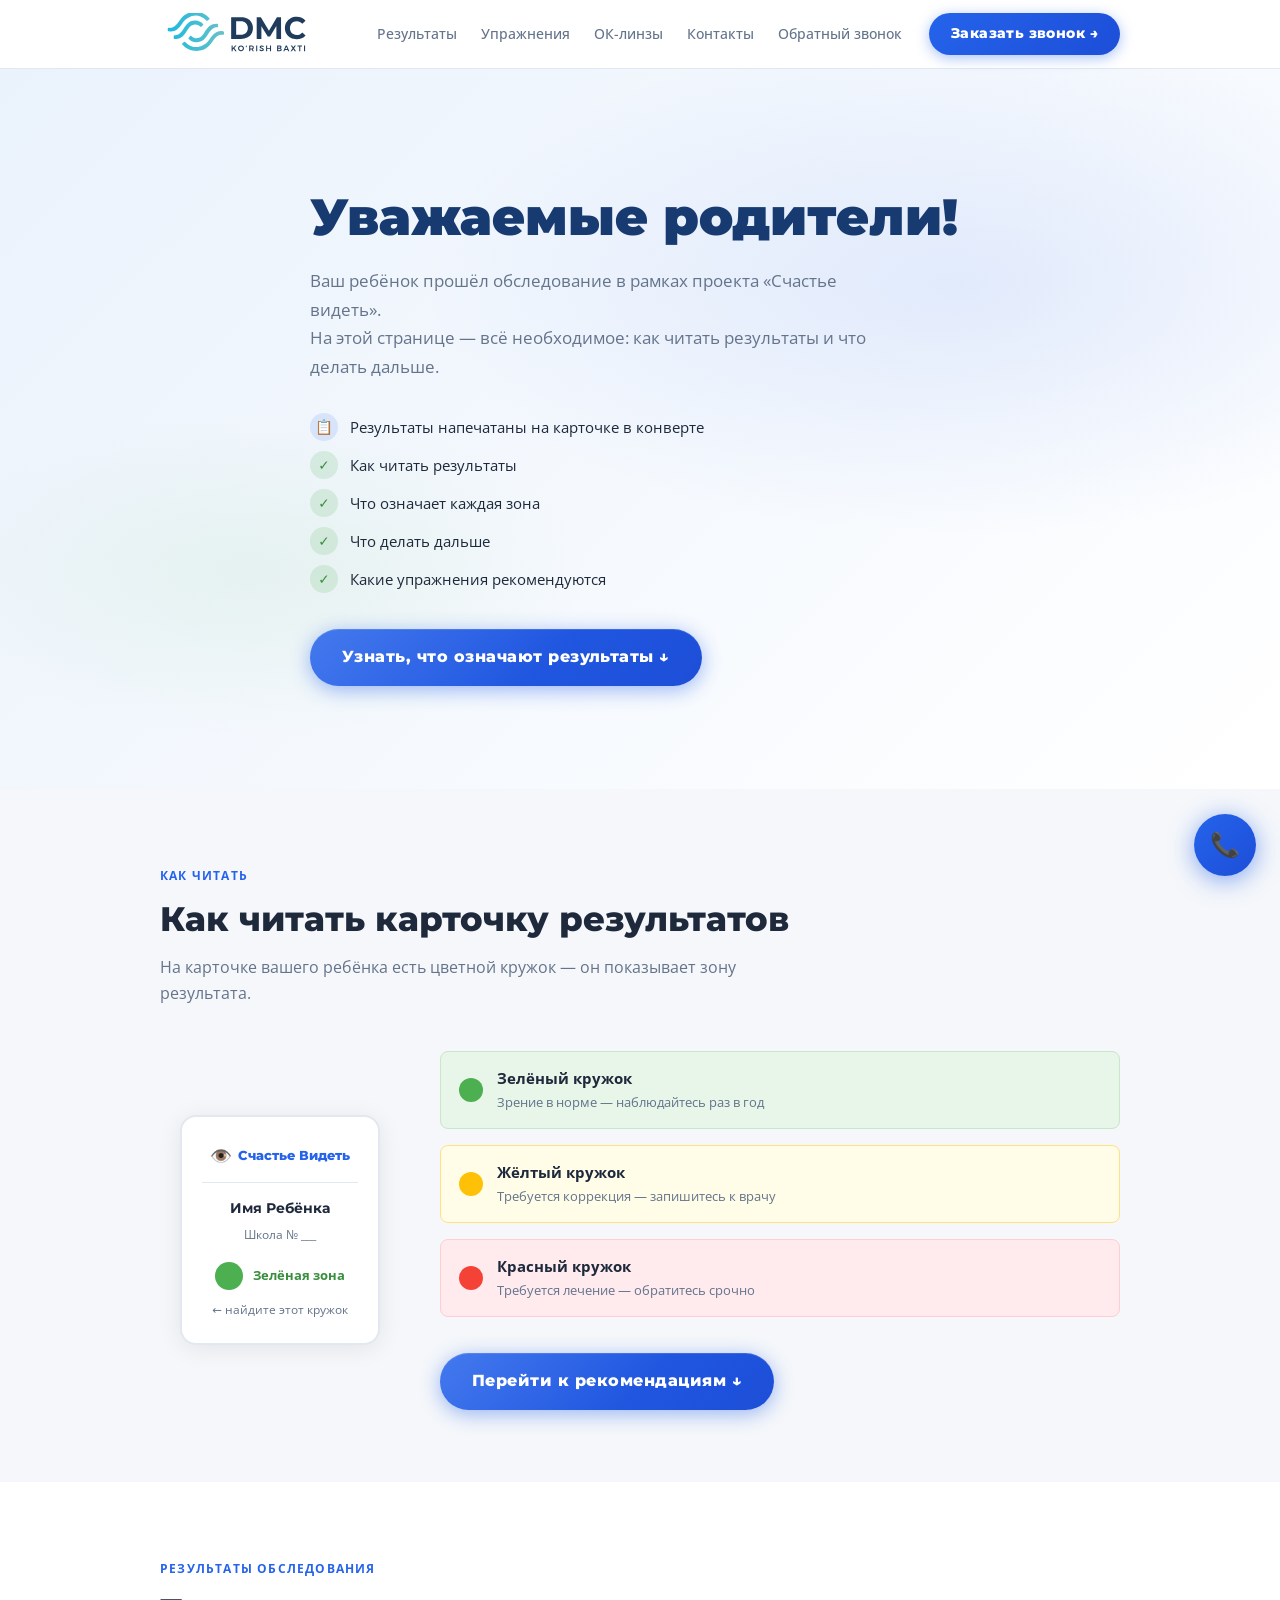
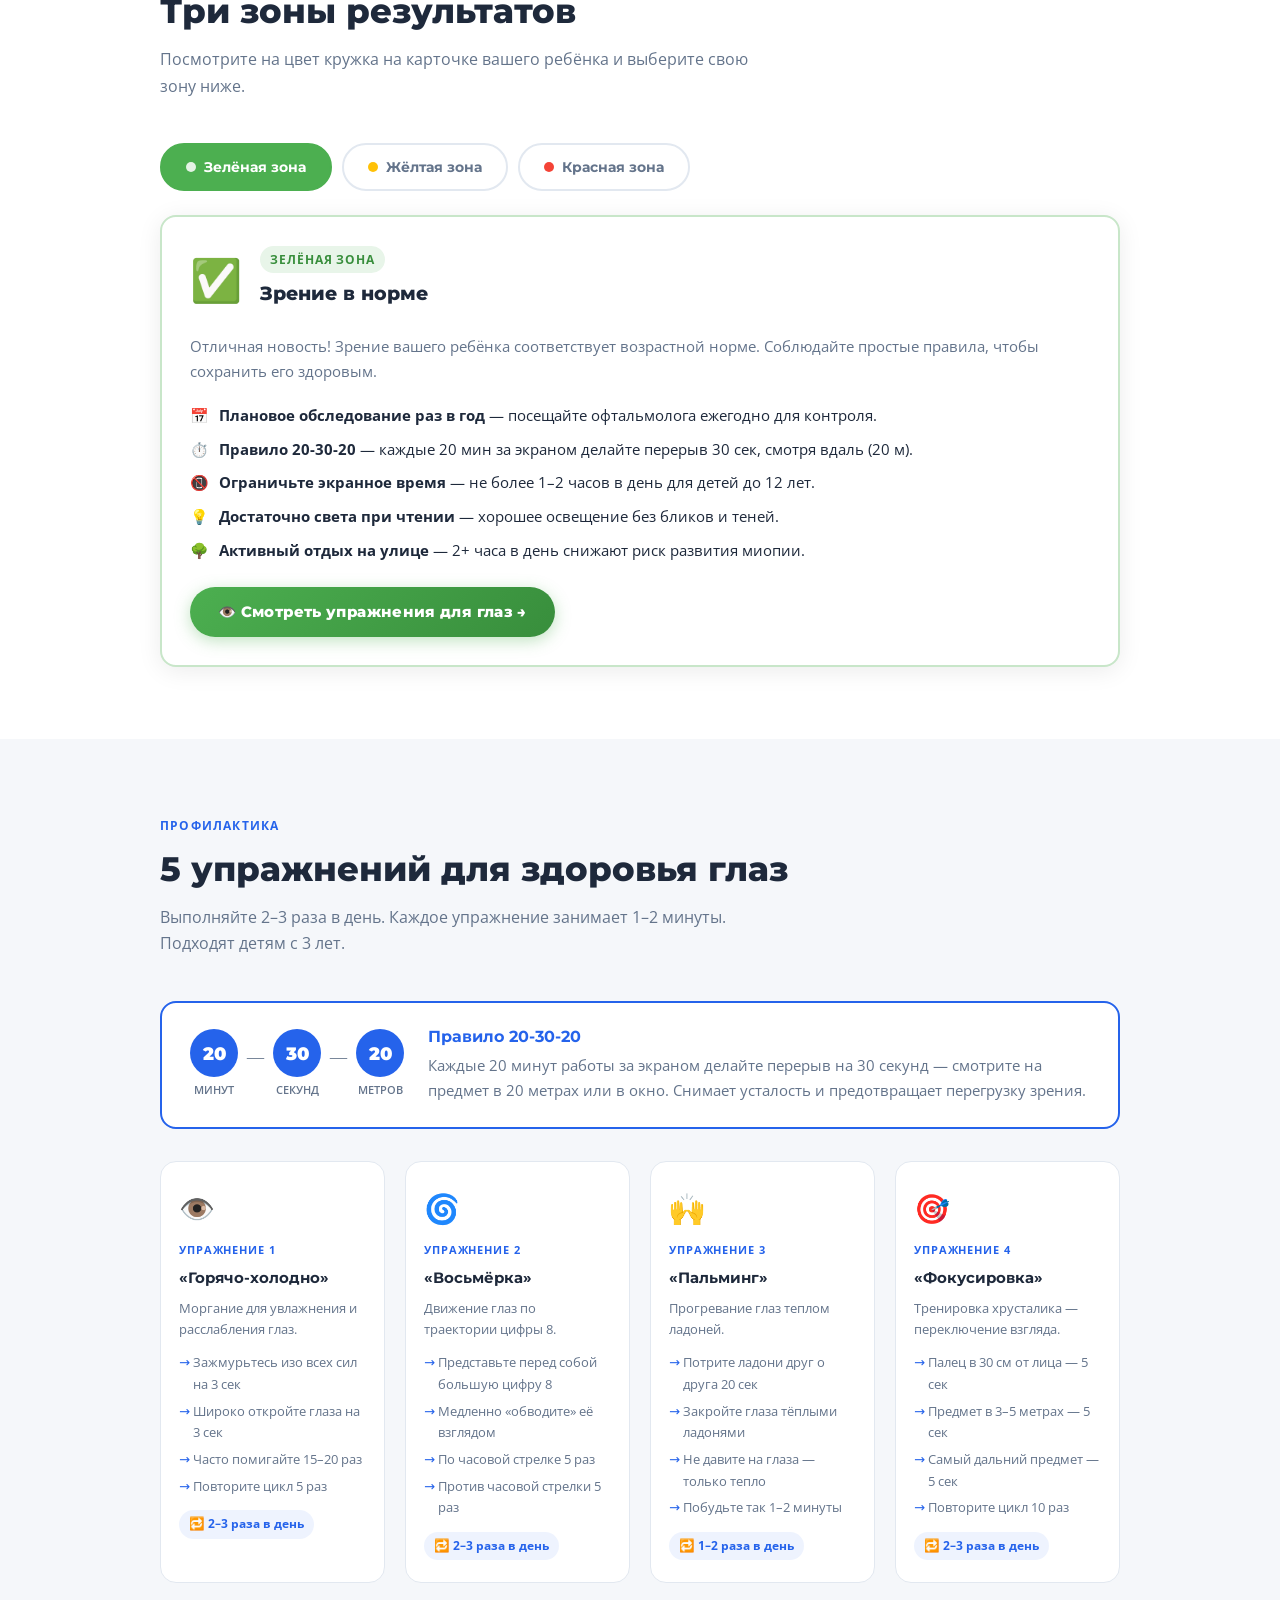
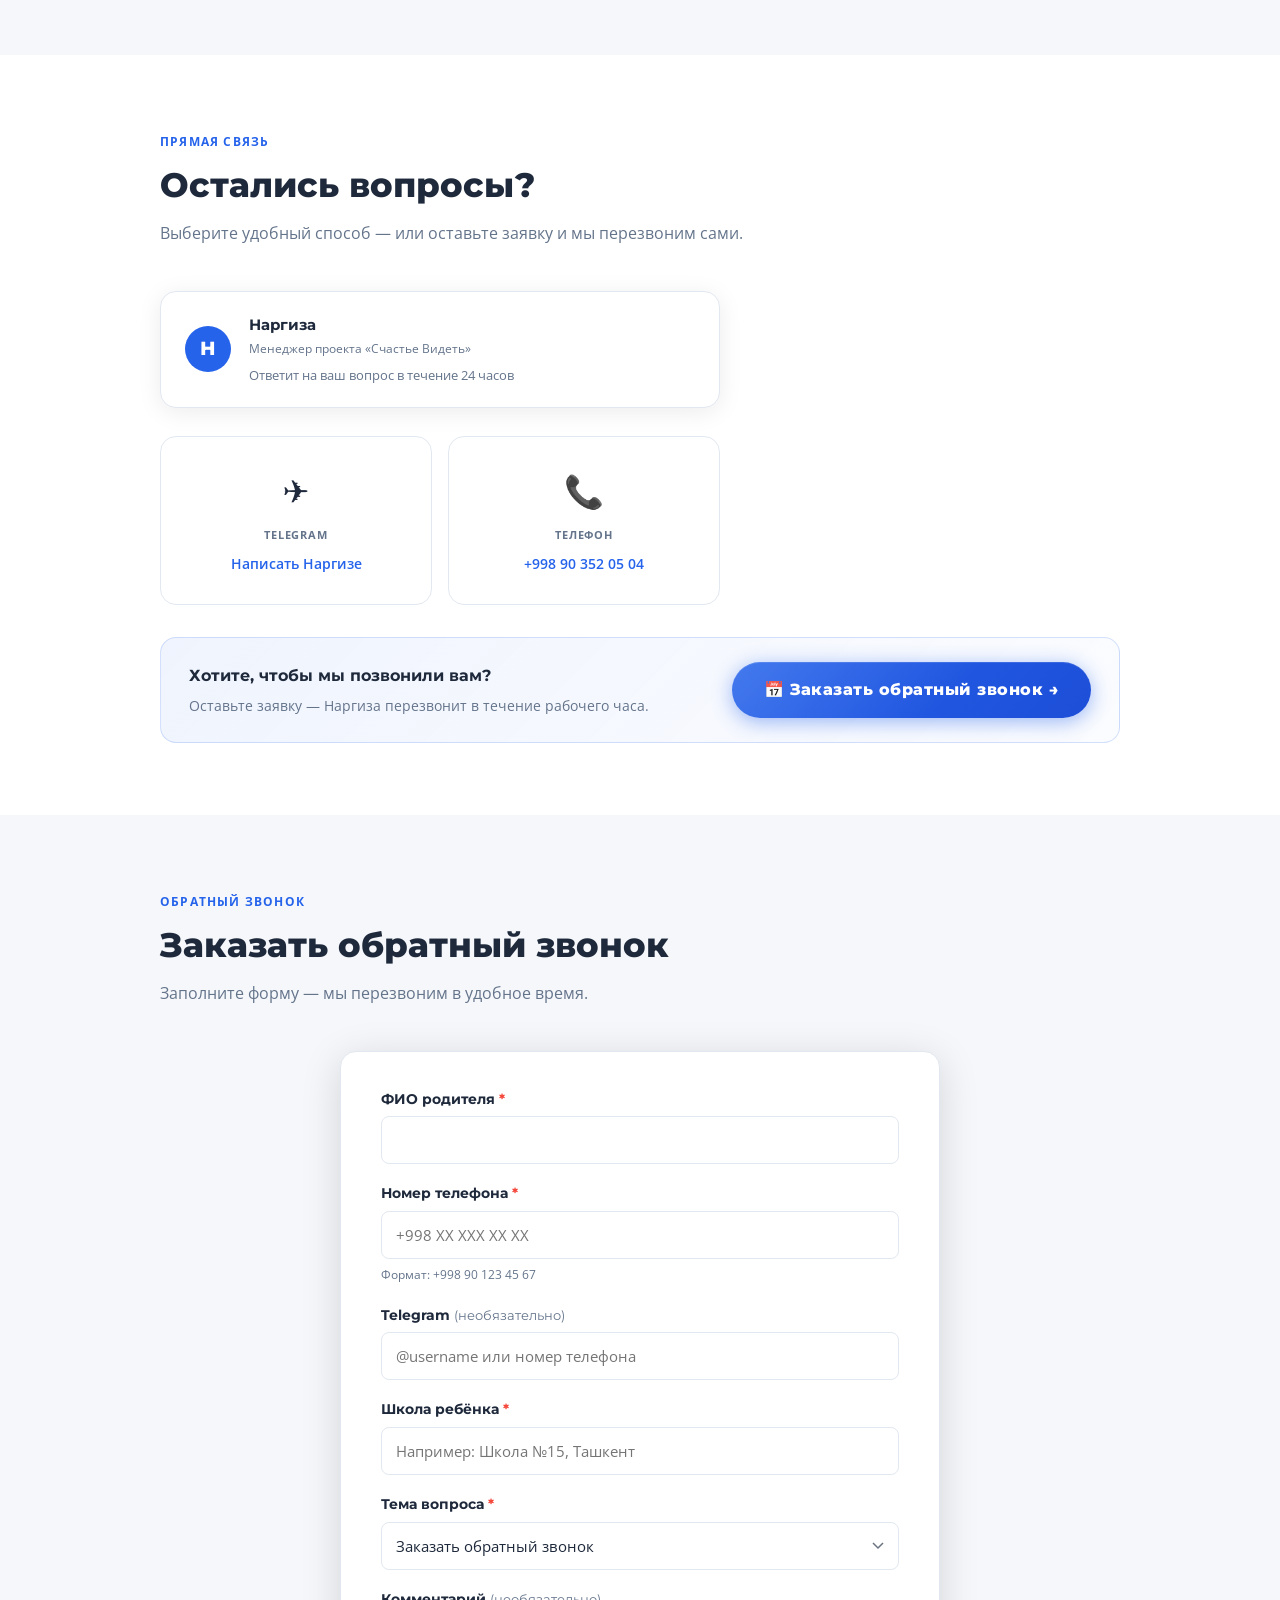
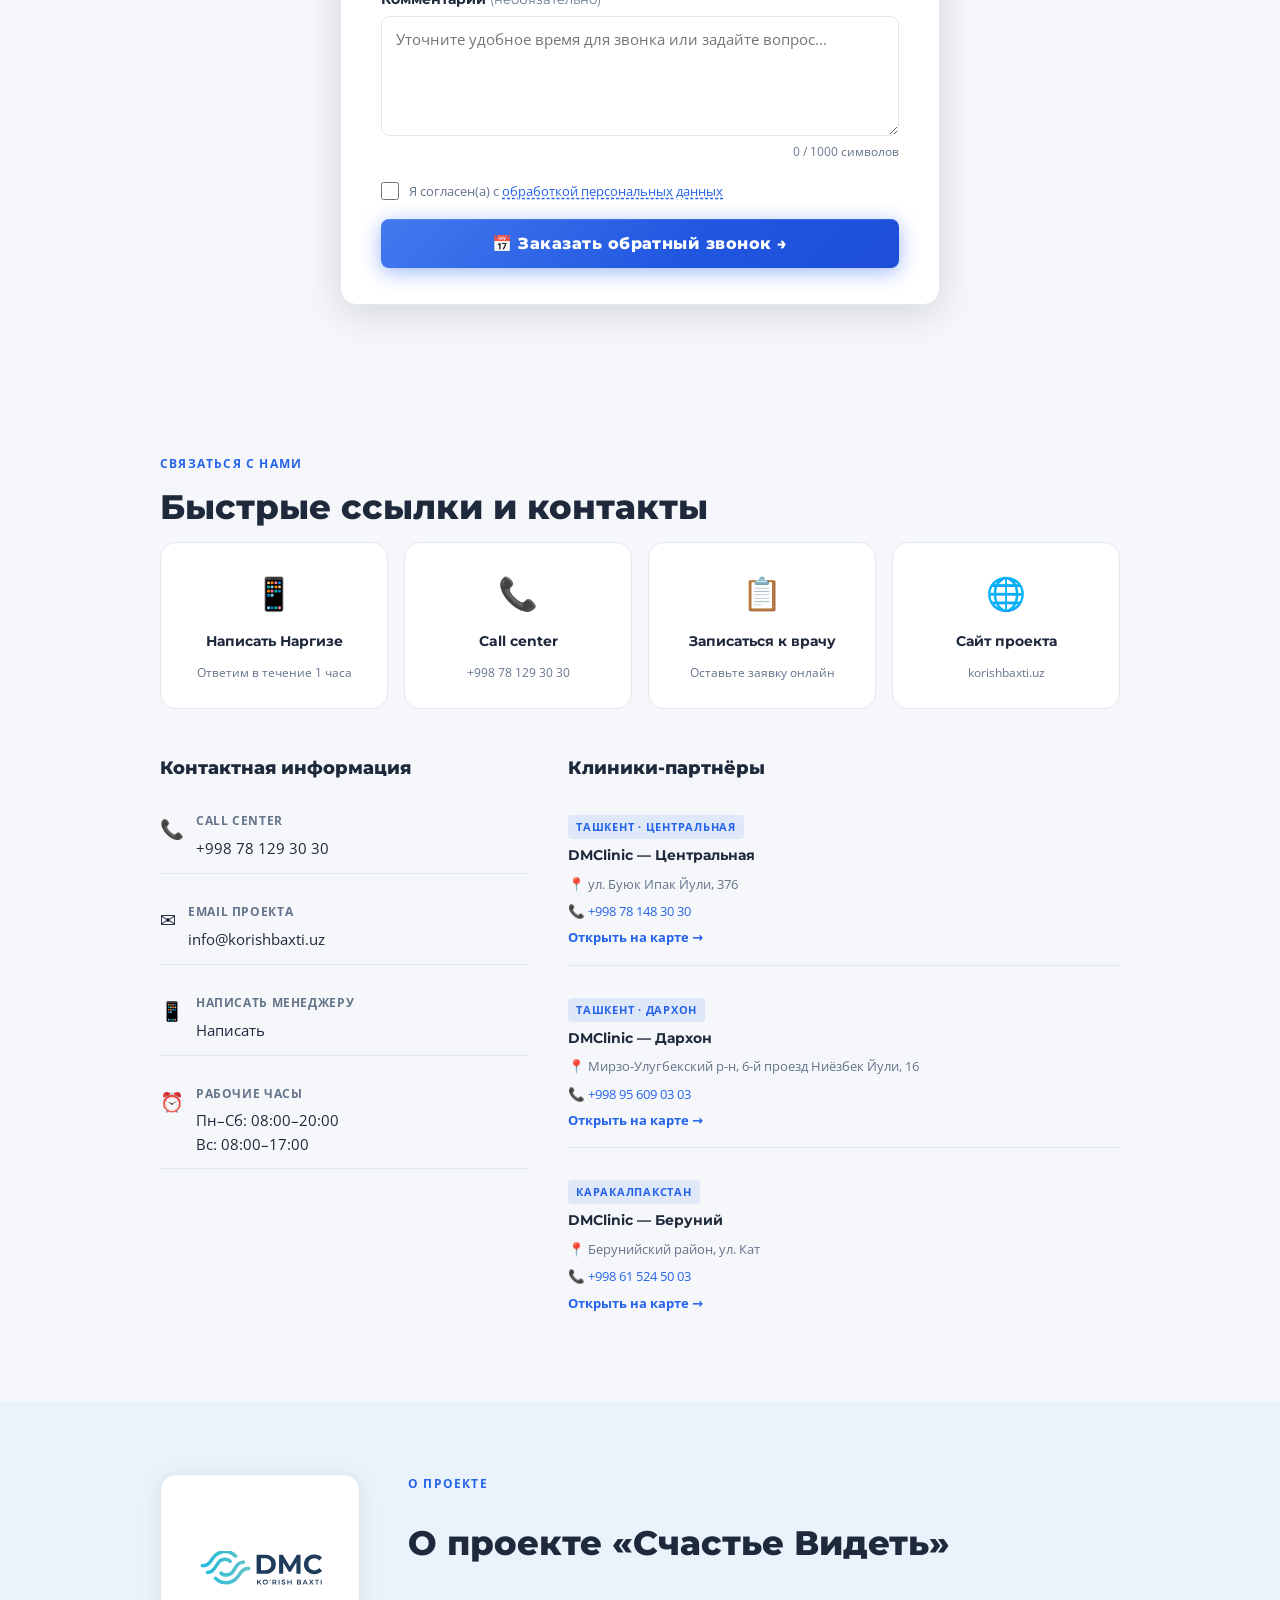
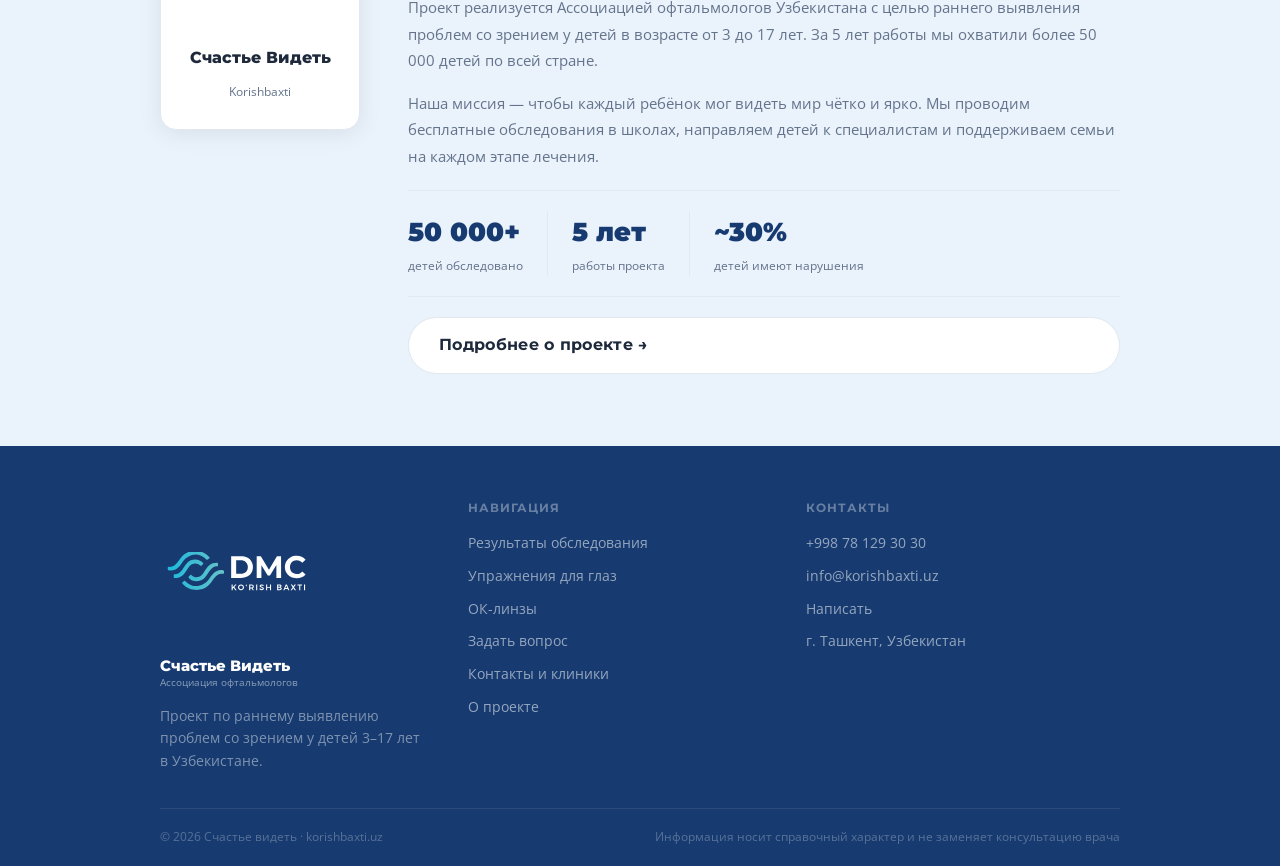
==== commit a24a3ee5: "Continued..." ====
--- a/index.html
+++ b/index.html
@@ -29,7 +29,7 @@
   <div class="header-inner">
     <a href="#top" class="logo">
       <div class="logo-mark">
-        <img src="images/logo-no-bg.svg" alt="Счастье Видеть" />
+        <img src="images/logo-navy-no-bg.svg" alt="Счастье Видеть" />
       </div>
     </a>
     <nav class="header-nav">
@@ -517,7 +517,7 @@
     <div class="about-layout">
       <div class="about-logo-col">
         <div class="about-logo-mark">
-          <img src="images/logo-no-bg.svg" alt="Счастье Видеть" loading="lazy" />
+          <img src="images/logo-navy-no-bg.svg" alt="Счастье Видеть" loading="lazy" />
         </div>
         <div class="about-logo-name">Счастье Видеть</div>
         <div class="about-logo-sub">Korishbaxti</div>
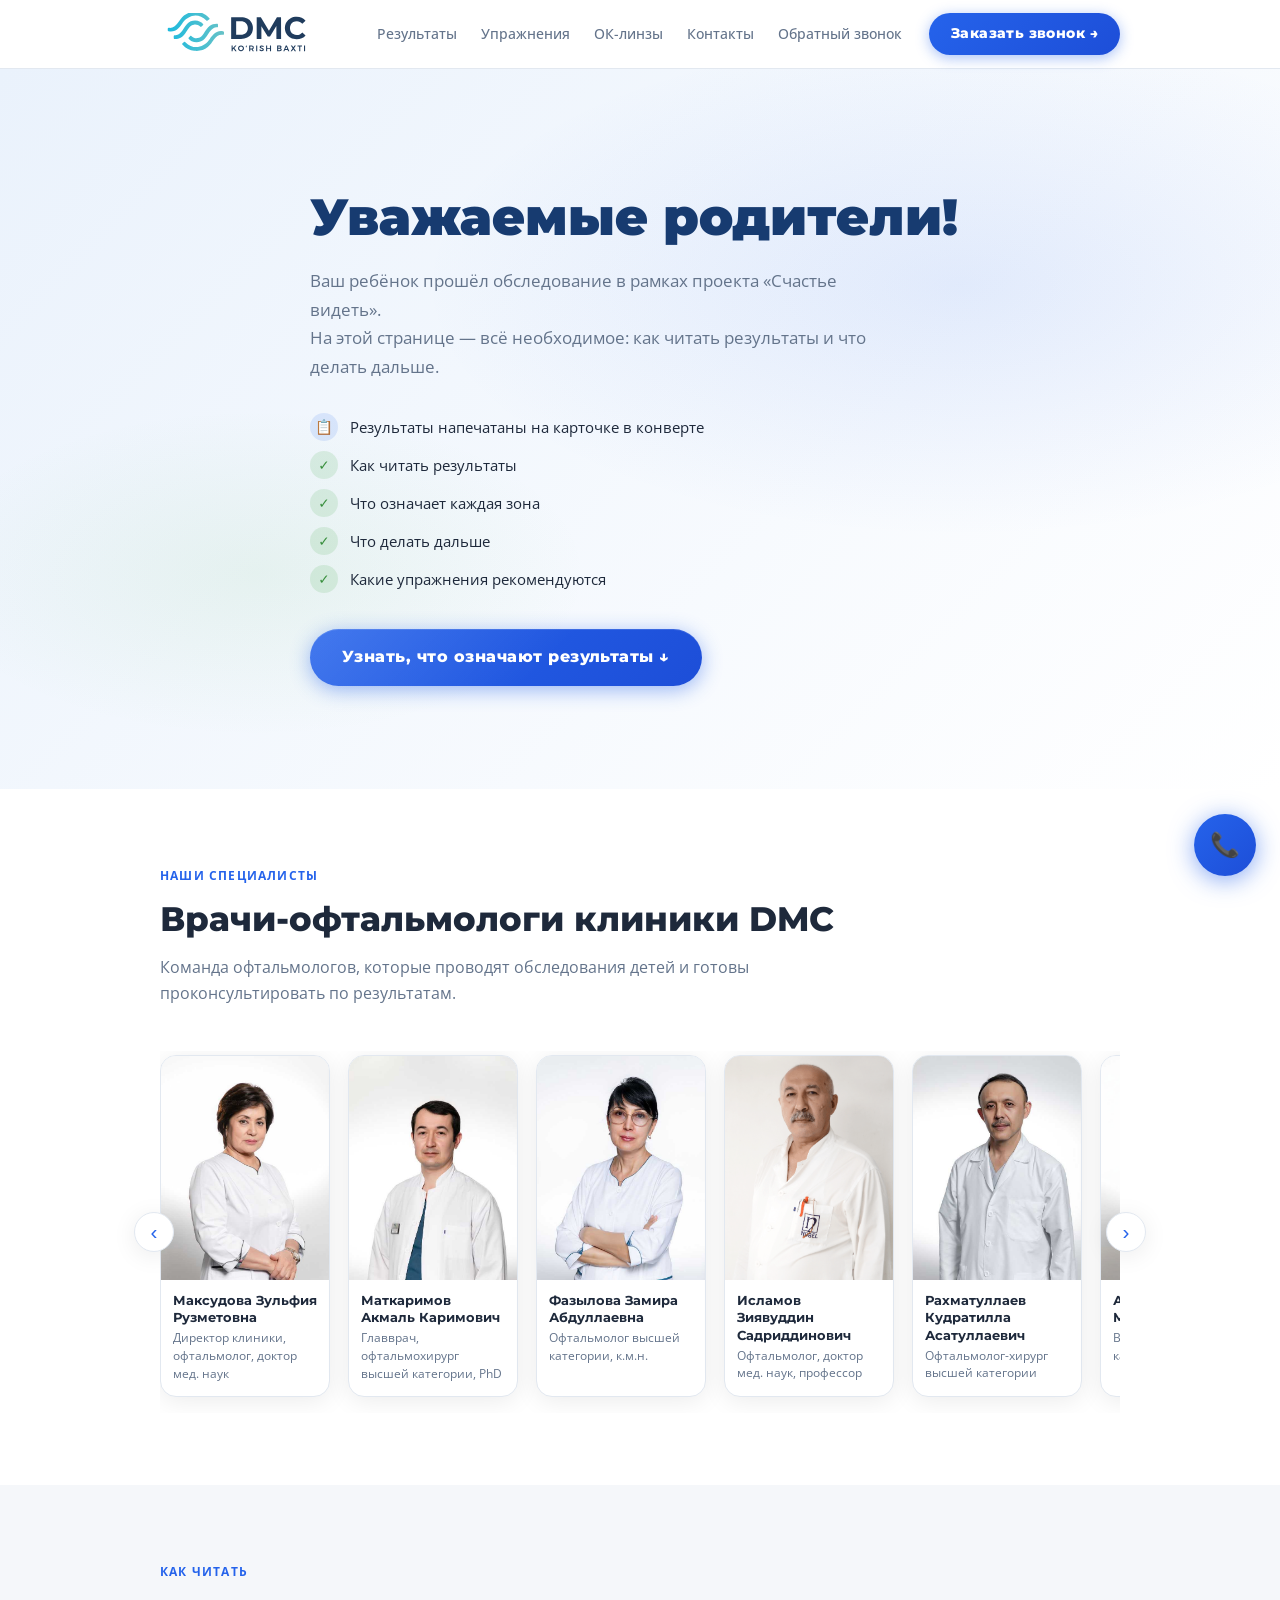
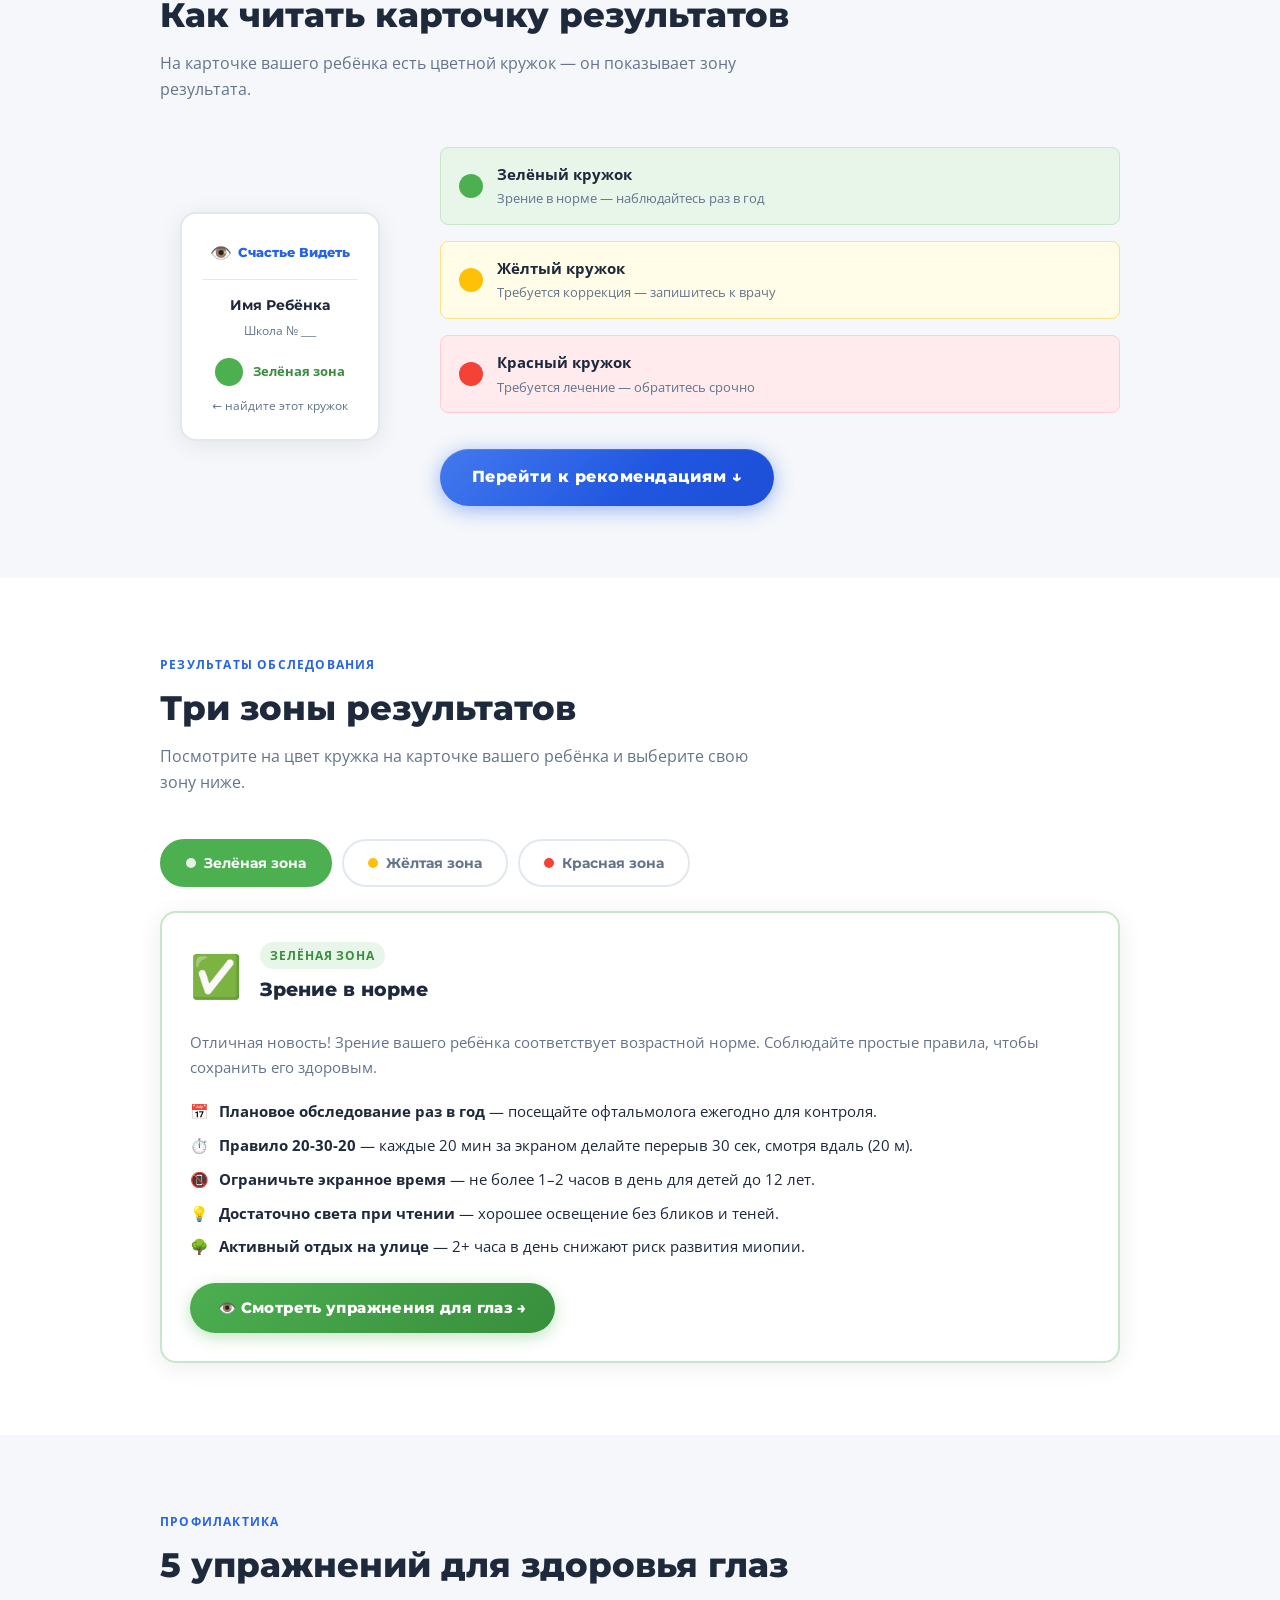
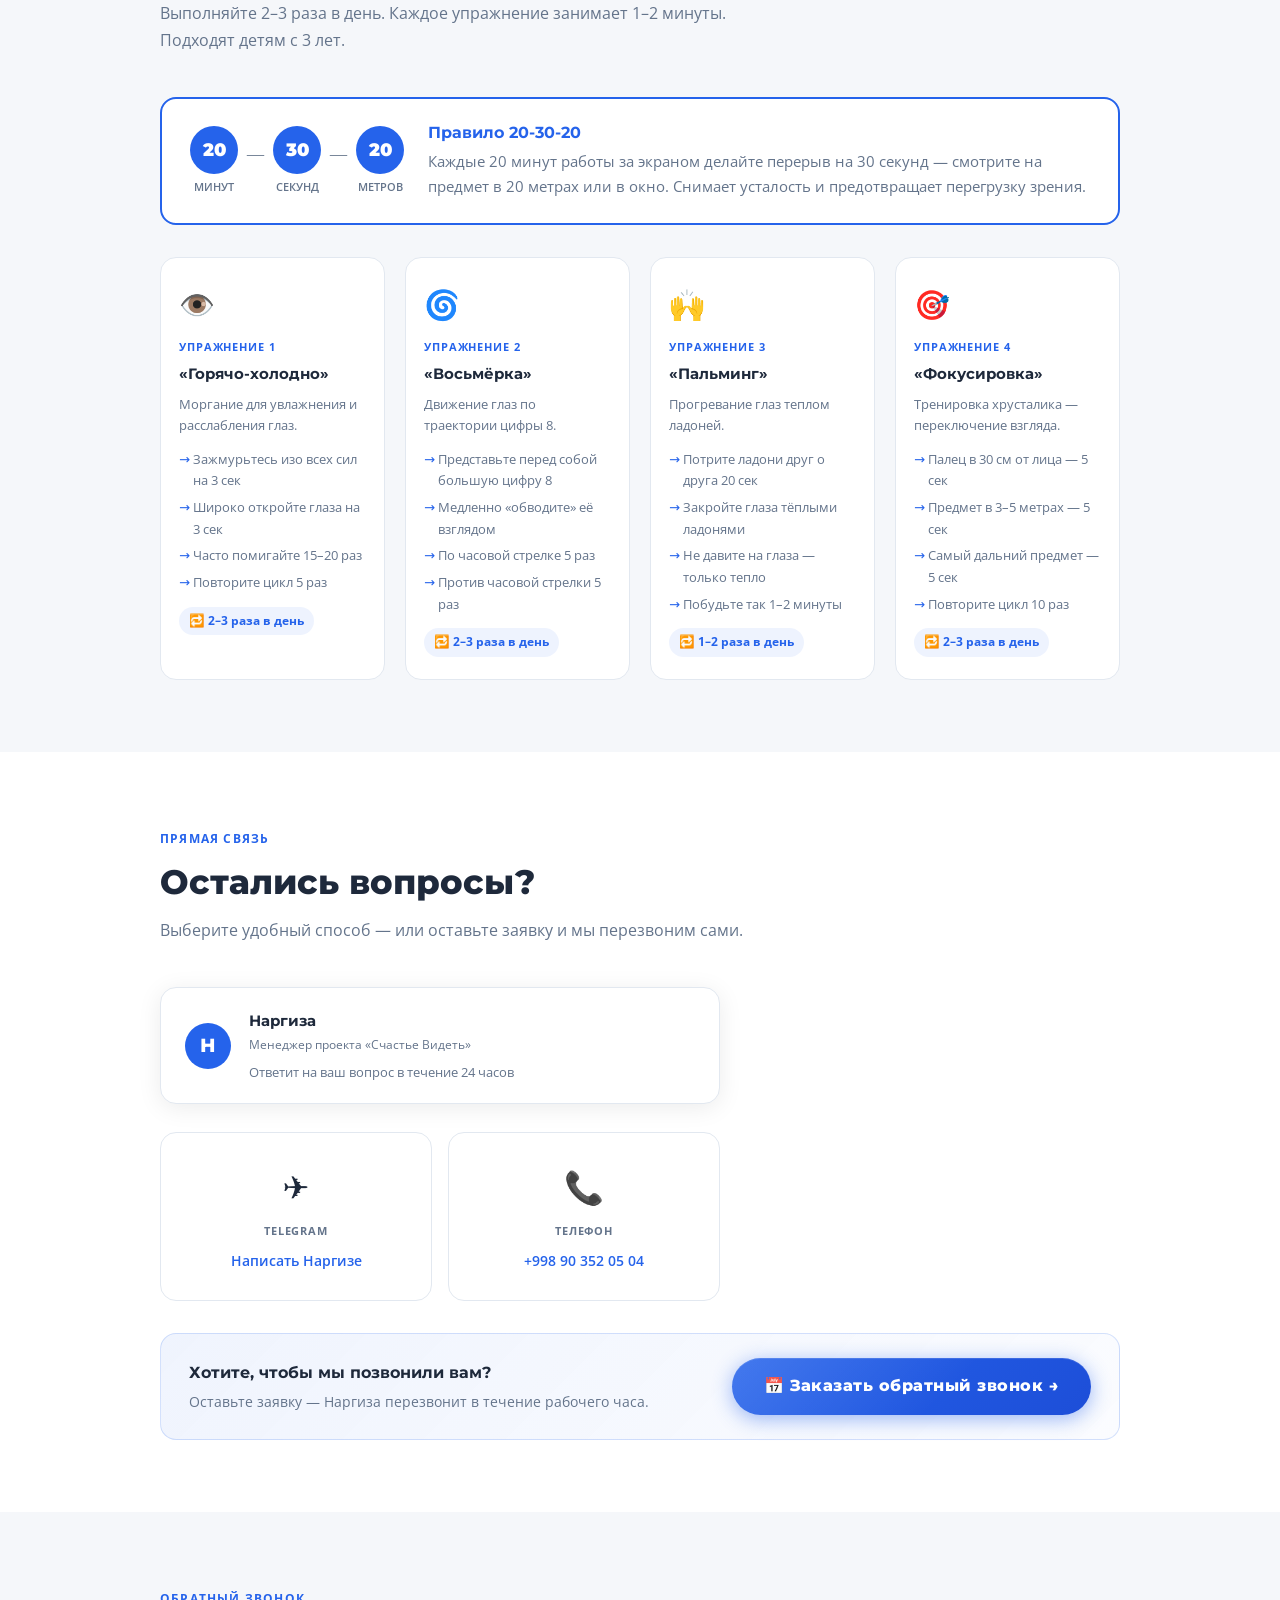
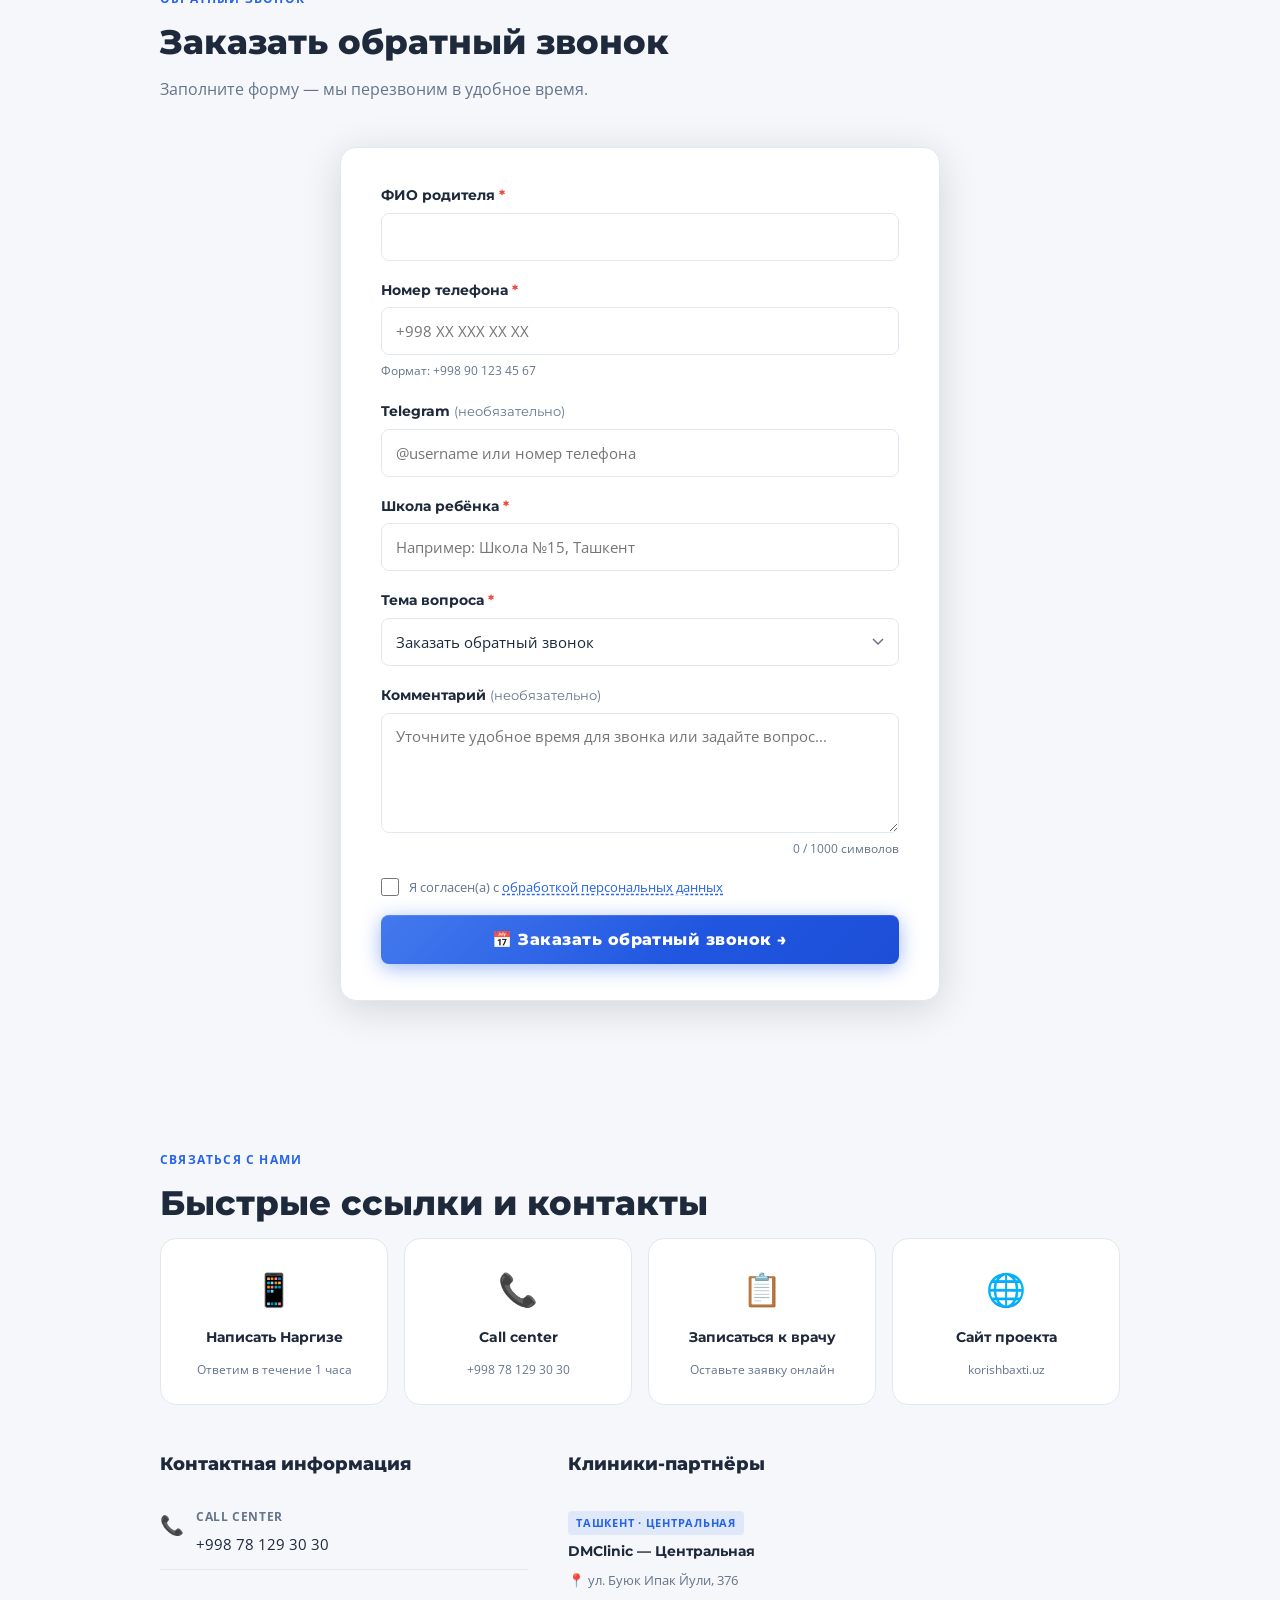
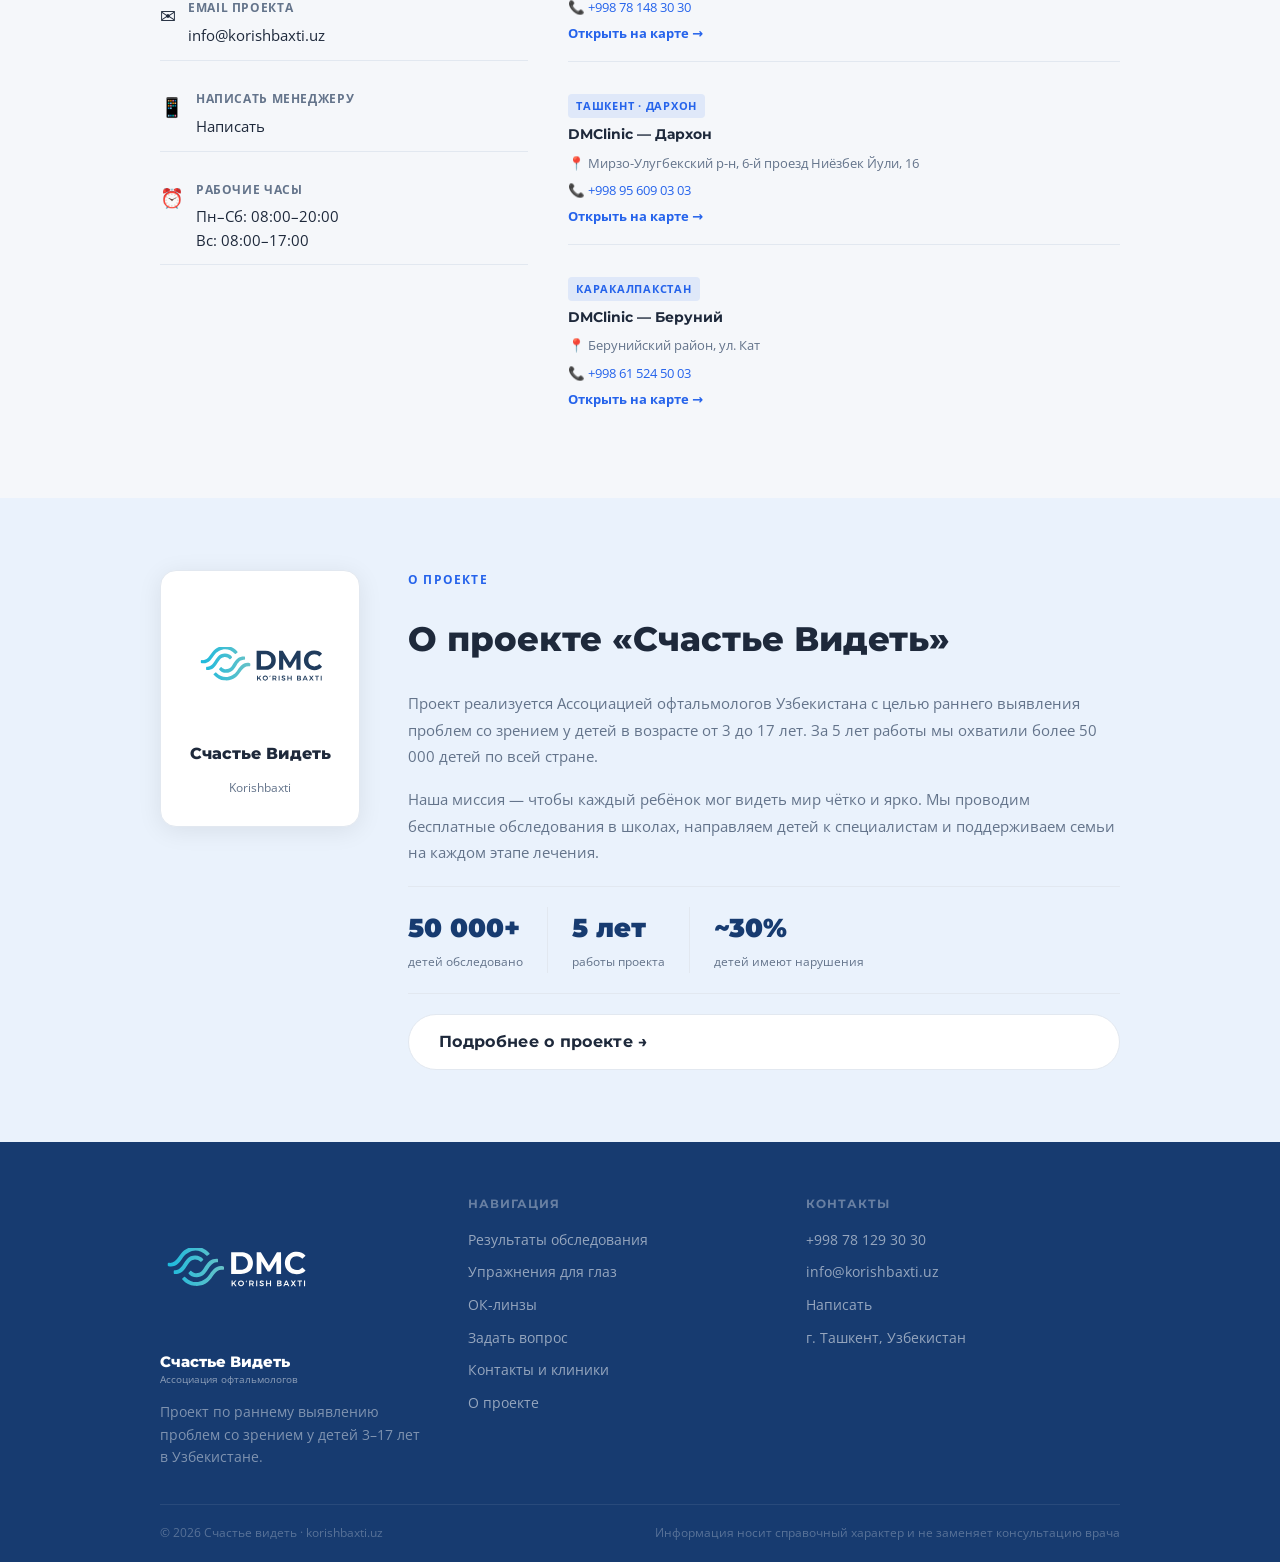
==== commit b6998beb: "Continued..." ====
--- a/index.html
+++ b/index.html
@@ -93,6 +93,96 @@
   </div>
 </section>
 
+<!-- ВРАЧИ-ОФТАЛЬМОЛОГИ -->
+<section class="section" id="doctors">
+  <div class="container">
+    <div class="section-label">Наши специалисты</div>
+    <h2 class="section-heading">Врачи-офтальмологи клиники DMC</h2>
+    <p class="section-sub">Команда офтальмологов, которые проводят обследования детей и готовы проконсультировать по результатам.</p>
+    <div class="doctors-carousel-wrap">
+      <button class="doctors-arrow doctors-arrow--prev" onclick="scrollDoctors(-1)" aria-label="Предыдущие врачи">‹</button>
+      <div class="doctors-carousel" id="doctorsCarousel">
+        <div class="doctor-card">
+          <div class="doctor-photo-wrap"><img class="doctor-photo" src="images/doctors/maksudova.jpg" alt="Максудова Зульфия Рузметовна" loading="lazy"></div>
+          <div class="doctor-name">Максудова Зульфия Рузметовна</div>
+          <div class="doctor-role">Директор клиники, офтальмолог, доктор мед. наук</div>
+        </div>
+        <div class="doctor-card">
+          <div class="doctor-photo-wrap"><img class="doctor-photo" src="images/doctors/matkarimov.jpg" alt="Маткаримов Акмаль Каримович" loading="lazy"></div>
+          <div class="doctor-name">Маткаримов Акмаль Каримович</div>
+          <div class="doctor-role">Главврач, офтальмохирург высшей категории, PhD</div>
+        </div>
+        <div class="doctor-card">
+          <div class="doctor-photo-wrap"><img class="doctor-photo" src="images/doctors/fazylova.jpg" alt="Фазылова Замира Абдуллаевна" loading="lazy"></div>
+          <div class="doctor-name">Фазылова Замира Абдуллаевна</div>
+          <div class="doctor-role">Офтальмолог высшей категории, к.м.н.</div>
+        </div>
+        <div class="doctor-card">
+          <div class="doctor-photo-wrap"><img class="doctor-photo" src="images/doctors/islamov.png" alt="Исламов Зиявуддин Садриддинович" loading="lazy"></div>
+          <div class="doctor-name">Исламов Зиявуддин Садриддинович</div>
+          <div class="doctor-role">Офтальмолог, доктор мед. наук, профессор</div>
+        </div>
+        <div class="doctor-card">
+          <div class="doctor-photo-wrap"><img class="doctor-photo" src="images/doctors/rahmatullaev.jpg" alt="Рахматуллаев Кудратилла Асатуллаевич" loading="lazy"></div>
+          <div class="doctor-name">Рахматуллаев Кудратилла Асатуллаевич</div>
+          <div class="doctor-role">Офтальмолог-хирург высшей категории</div>
+        </div>
+        <div class="doctor-card">
+          <div class="doctor-photo-wrap"><img class="doctor-photo" src="images/doctors/allabergenov.jpg" alt="Аллабергенов Озод Маратович" loading="lazy"></div>
+          <div class="doctor-name">Аллабергенов Озод Маратович</div>
+          <div class="doctor-role">Врач офтальмолог I категории</div>
+        </div>
+        <div class="doctor-card">
+          <div class="doctor-photo-wrap"><img class="doctor-photo" src="images/doctors/rahmanova.jpg" alt="Рахманова Гульноза Абдумаликовна" loading="lazy"></div>
+          <div class="doctor-name">Рахманова Гульноза Абдумаликовна</div>
+          <div class="doctor-role">Врач-офтальмохирург</div>
+        </div>
+        <div class="doctor-card">
+          <div class="doctor-photo-wrap"><img class="doctor-photo" src="images/doctors/usmanova.jpg" alt="Усманова Наргиза Абдугафуровна" loading="lazy"></div>
+          <div class="doctor-name">Усманова Наргиза Абдугафуровна</div>
+          <div class="doctor-role">Врач офтальмолог I категории, диагност</div>
+        </div>
+        <div class="doctor-card">
+          <div class="doctor-photo-wrap"><img class="doctor-photo" src="images/doctors/abdulhaeva.jpg" alt="Абдулхаева Шахноза Улугбековна" loading="lazy"></div>
+          <div class="doctor-name">Абдулхаева Шахноза Улугбековна</div>
+          <div class="doctor-role">Детский офтальмолог</div>
+        </div>
+        <div class="doctor-card">
+          <div class="doctor-photo-wrap"><img class="doctor-photo" src="images/doctors/hadzhimuhamedov.jpg" alt="Хаджимухамедов Бекзод Бахтиёрович" loading="lazy"></div>
+          <div class="doctor-name">Хаджимухамедов Бекзод Бахтиёрович</div>
+          <div class="doctor-role">Врач-офтальмолог 1-й категории, PhD</div>
+        </div>
+        <div class="doctor-card">
+          <div class="doctor-photo-wrap"><img class="doctor-photo" src="images/doctors/tashmatov.png" alt="Ташматов Зиёдулла Абдуллаевич" loading="lazy"></div>
+          <div class="doctor-name">Ташматов Зиёдулла Абдуллаевич</div>
+          <div class="doctor-role">Офтальмолог</div>
+        </div>
+        <div class="doctor-card">
+          <div class="doctor-photo-wrap"><img class="doctor-photo" src="images/doctors/shadmankulov.png" alt="Шадманкулов Темирбек Синдаркул угли" loading="lazy"></div>
+          <div class="doctor-name">Шадманкулов Темирбек Синдаркул угли</div>
+          <div class="doctor-role">Врач офтальмолог</div>
+        </div>
+        <div class="doctor-card">
+          <div class="doctor-photo-wrap"><img class="doctor-photo" src="images/doctors/sharafov.png" alt="Шарафов Шерзод Валижон угли" loading="lazy"></div>
+          <div class="doctor-name">Шарафов Шерзод Валижон угли</div>
+          <div class="doctor-role">Офтальмолог, детский офтальмолог</div>
+        </div>
+        <div class="doctor-card">
+          <div class="doctor-photo-wrap"><img class="doctor-photo" src="images/doctors/saydalihodjaeva.png" alt="Сайдалиходжаева Муштарий Акбаралиевна" loading="lazy"></div>
+          <div class="doctor-name">Сайдалиходжаева Муштарий Акбаралиевна</div>
+          <div class="doctor-role">Детский офтальмолог</div>
+        </div>
+        <div class="doctor-card">
+          <div class="doctor-photo-wrap"><img class="doctor-photo" src="images/doctors/hamidov.png" alt="Хамидов Улугбек Бахтиёрович" loading="lazy"></div>
+          <div class="doctor-name">Хамидов Улугбек Бахтиёрович</div>
+          <div class="doctor-role">Врач-офтальмолог</div>
+        </div>
+      </div>
+      <button class="doctors-arrow doctors-arrow--next" onclick="scrollDoctors(1)" aria-label="Следующие врачи">›</button>
+    </div>
+  </div>
+</section>
+
 <!-- КАК ЧИТАТЬ КАРТОЧКУ -->
 <section class="section section--light" id="how-to-read">
   <div class="container">
--- a/styles.css
+++ b/styles.css
@@ -718,6 +718,90 @@
   display: inline-block;
 }
 
+/* ===== DOCTORS CAROUSEL ===== */
+.doctors-carousel-wrap {
+  position: relative;
+  margin: 0 -20px;
+  padding: 0 20px;
+}
+.doctors-carousel {
+  display: flex;
+  gap: 18px;
+  overflow-x: auto;
+  scroll-snap-type: x mandatory;
+  scroll-behavior: smooth;
+  padding: 4px 4px 16px;
+  -webkit-overflow-scrolling: touch;
+  scrollbar-width: none;
+}
+.doctors-carousel::-webkit-scrollbar { display: none; }
+
+.doctor-card {
+  flex: 0 0 auto;
+  width: 170px;
+  scroll-snap-align: start;
+  background: var(--white);
+  border: 1px solid var(--border);
+  border-radius: var(--radius);
+  overflow: hidden;
+  box-shadow: var(--shadow);
+  transition: transform .2s, box-shadow .2s;
+}
+.doctor-card:hover {
+  transform: translateY(-4px);
+  box-shadow: var(--shadow-lg);
+}
+.doctor-photo-wrap {
+  width: 100%;
+  aspect-ratio: 3 / 4;
+  overflow: hidden;
+  background: var(--primary-light);
+}
+.doctor-photo {
+  width: 100%;
+  height: 100%;
+  object-fit: cover;
+  object-position: top center;
+}
+.doctor-name {
+  font-family: var(--font-heading);
+  font-size: .82rem;
+  font-weight: 700;
+  color: var(--text);
+  padding: 12px 12px 2px;
+  line-height: 1.35;
+}
+.doctor-role {
+  font-size: .74rem;
+  color: var(--muted);
+  padding: 0 12px 14px;
+  line-height: 1.5;
+}
+
+.doctors-arrow {
+  position: absolute;
+  top: 50%;
+  transform: translateY(-50%);
+  width: 40px;
+  height: 40px;
+  border-radius: 50%;
+  border: 1px solid var(--border);
+  background: var(--white);
+  box-shadow: var(--shadow);
+  font-size: 1.3rem;
+  line-height: 1;
+  color: var(--accent);
+  cursor: pointer;
+  display: flex;
+  align-items: center;
+  justify-content: center;
+  z-index: 2;
+  transition: background .2s, color .2s, transform .2s;
+}
+.doctors-arrow:hover { background: var(--accent); color: var(--white); }
+.doctors-arrow--prev { left: -6px; }
+.doctors-arrow--next { right: -6px; }
+
 .exercises-hint {
   display: none;
   text-align: center;
@@ -1350,6 +1434,9 @@
 
   .contact-form-cta-wrap { flex-direction: column; align-items: flex-start; gap: 16px; }
   .callback-form-wrap { padding: 24px 20px; }
+
+  .doctor-card { width: 140px; }
+  .doctors-arrow { display: none; }
 }
 
 @media (max-width: 560px) {
@@ -1369,6 +1456,8 @@
   .hero-checklist { gap: 8px; }
   .zone-card-hdr { padding: 20px 20px 0; }
   .zone-card-body { padding: 16px 20px 20px; }
+
+  .doctors-carousel-wrap { margin: 0 -16px; padding: 0 16px; }
 }
 
 @media (max-width: 400px) {
